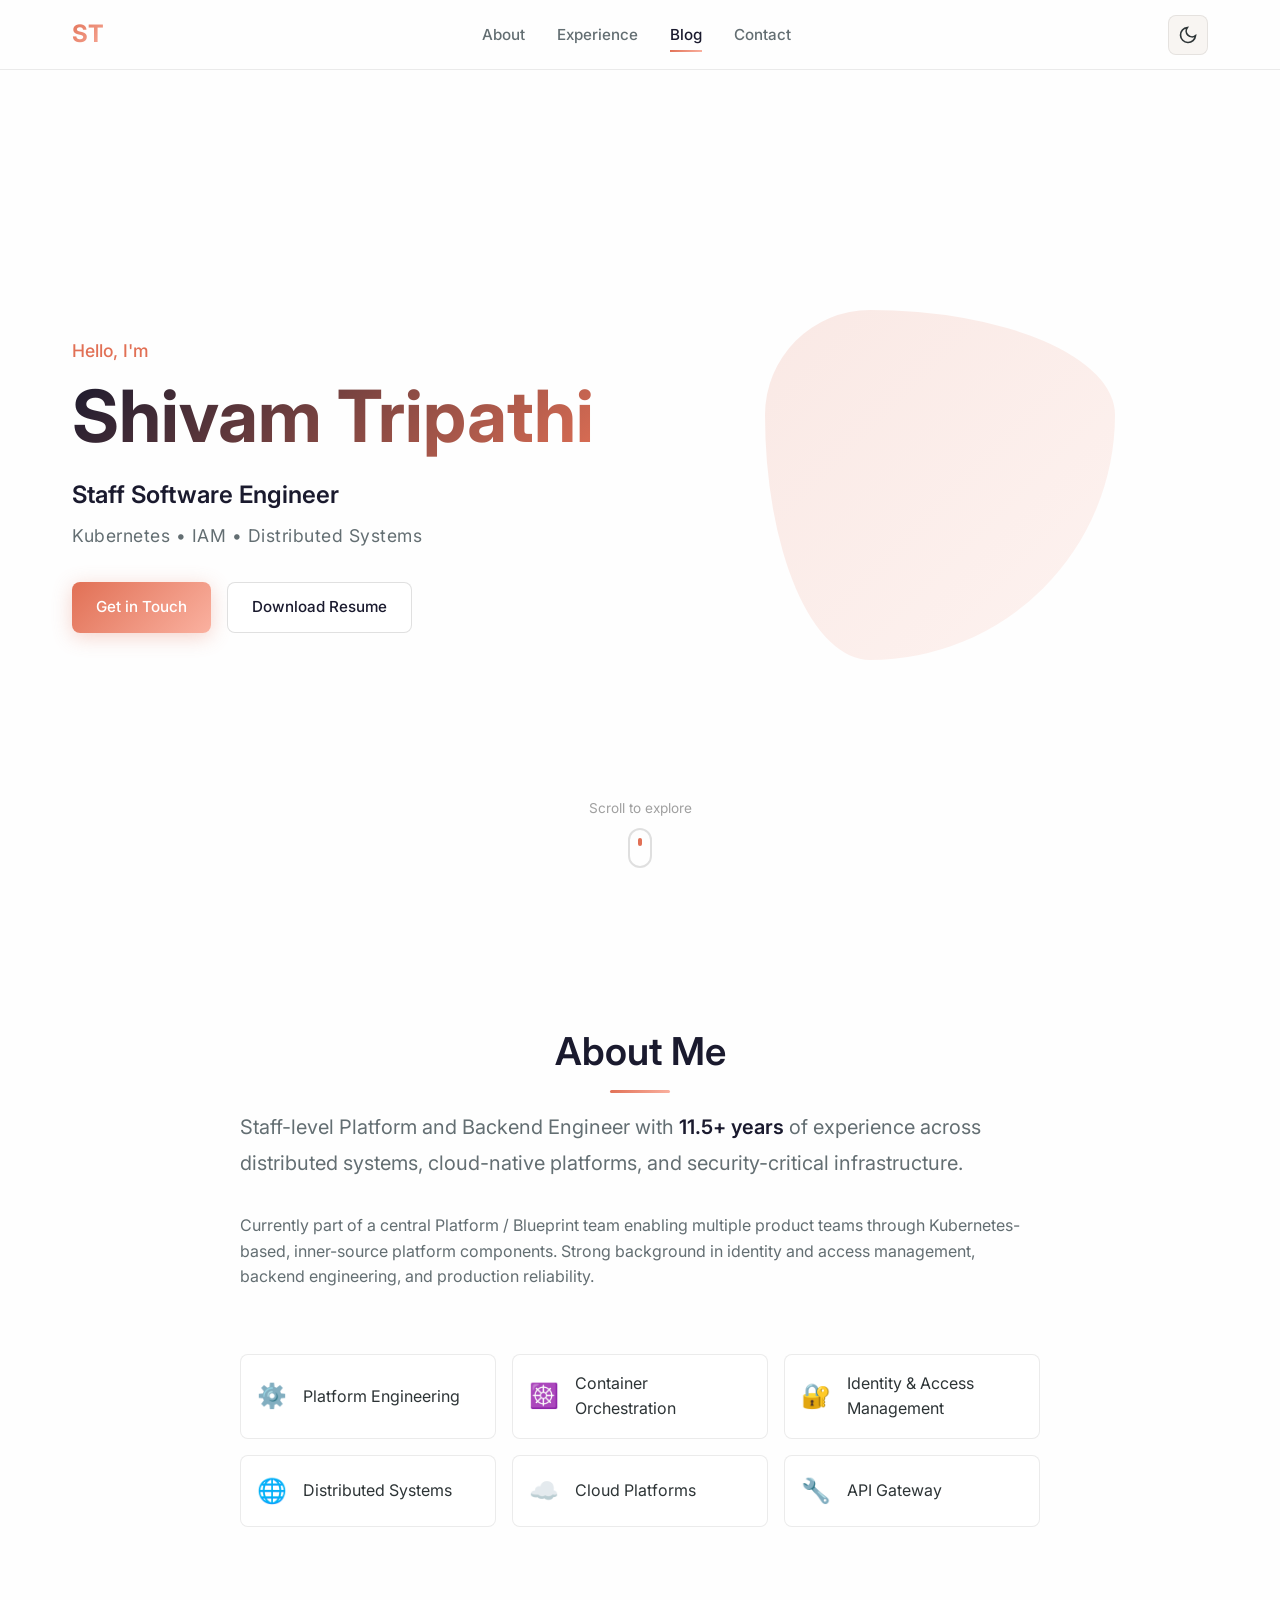
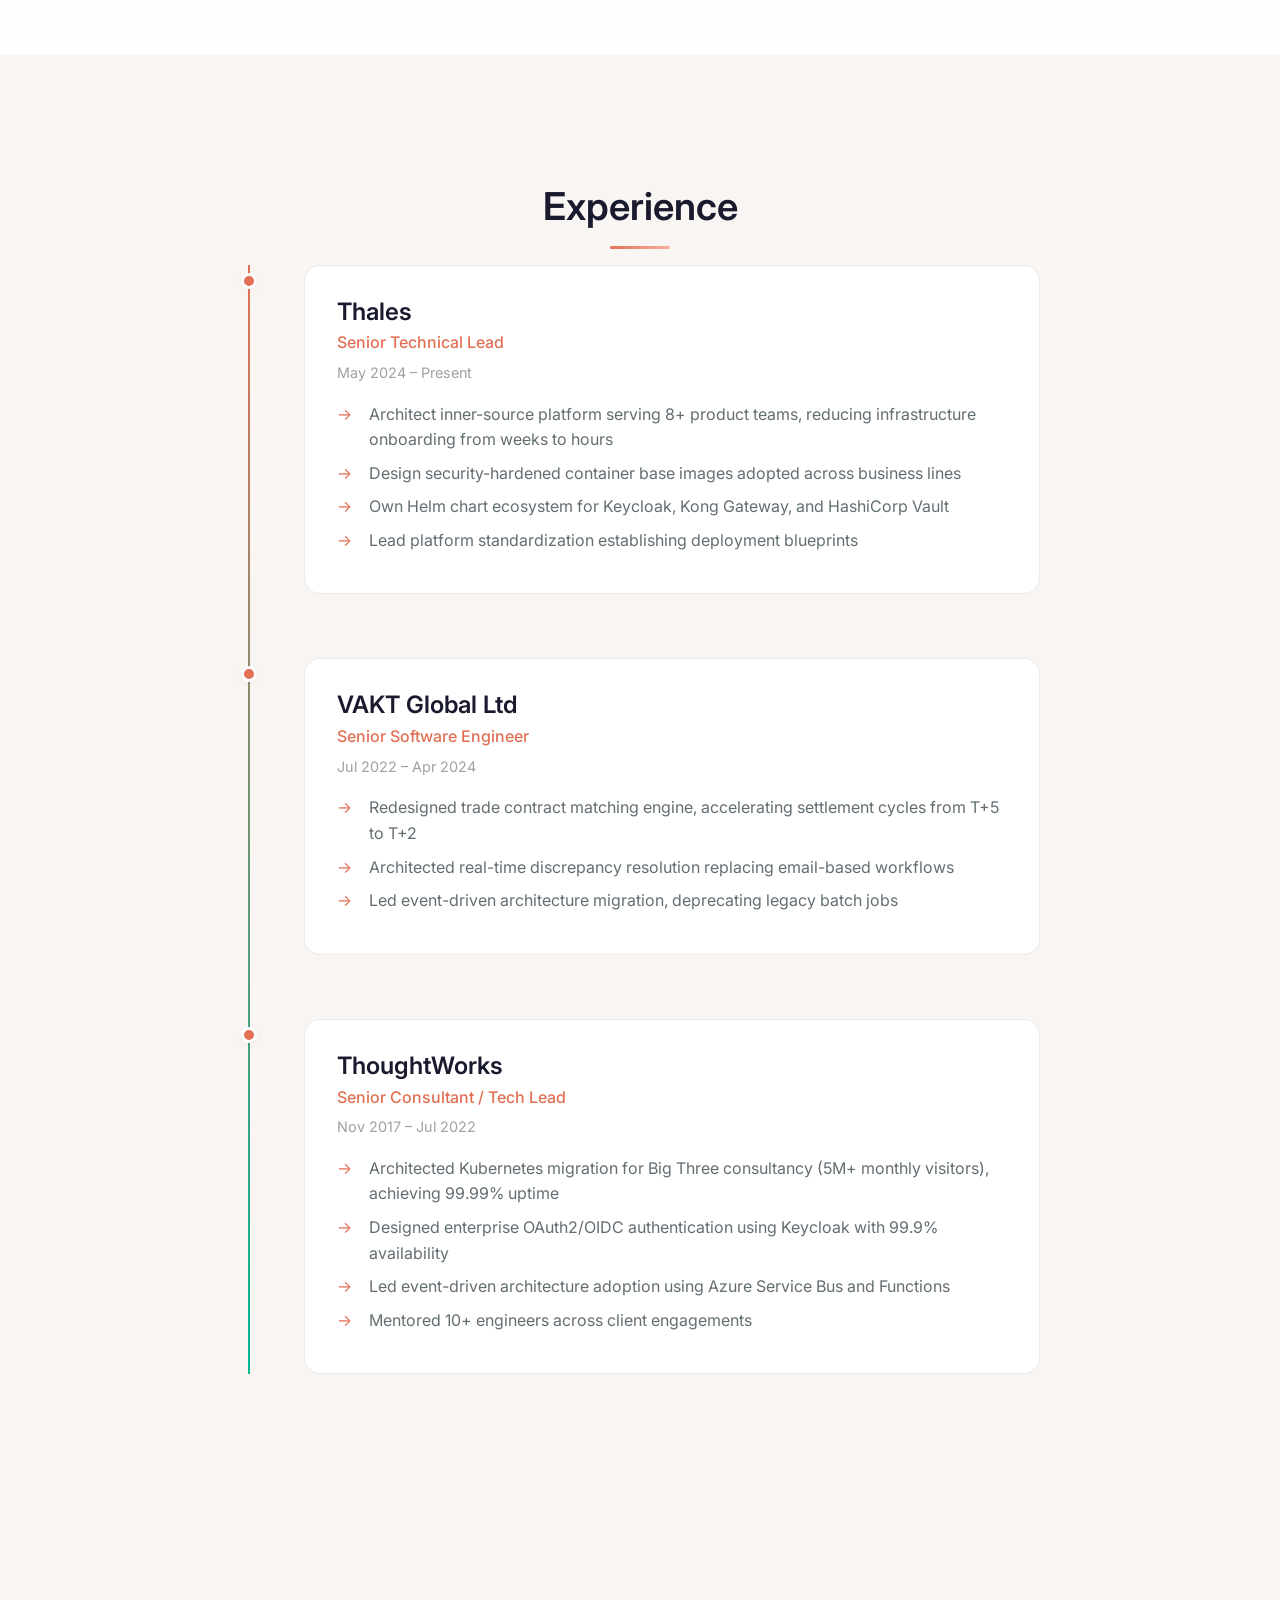
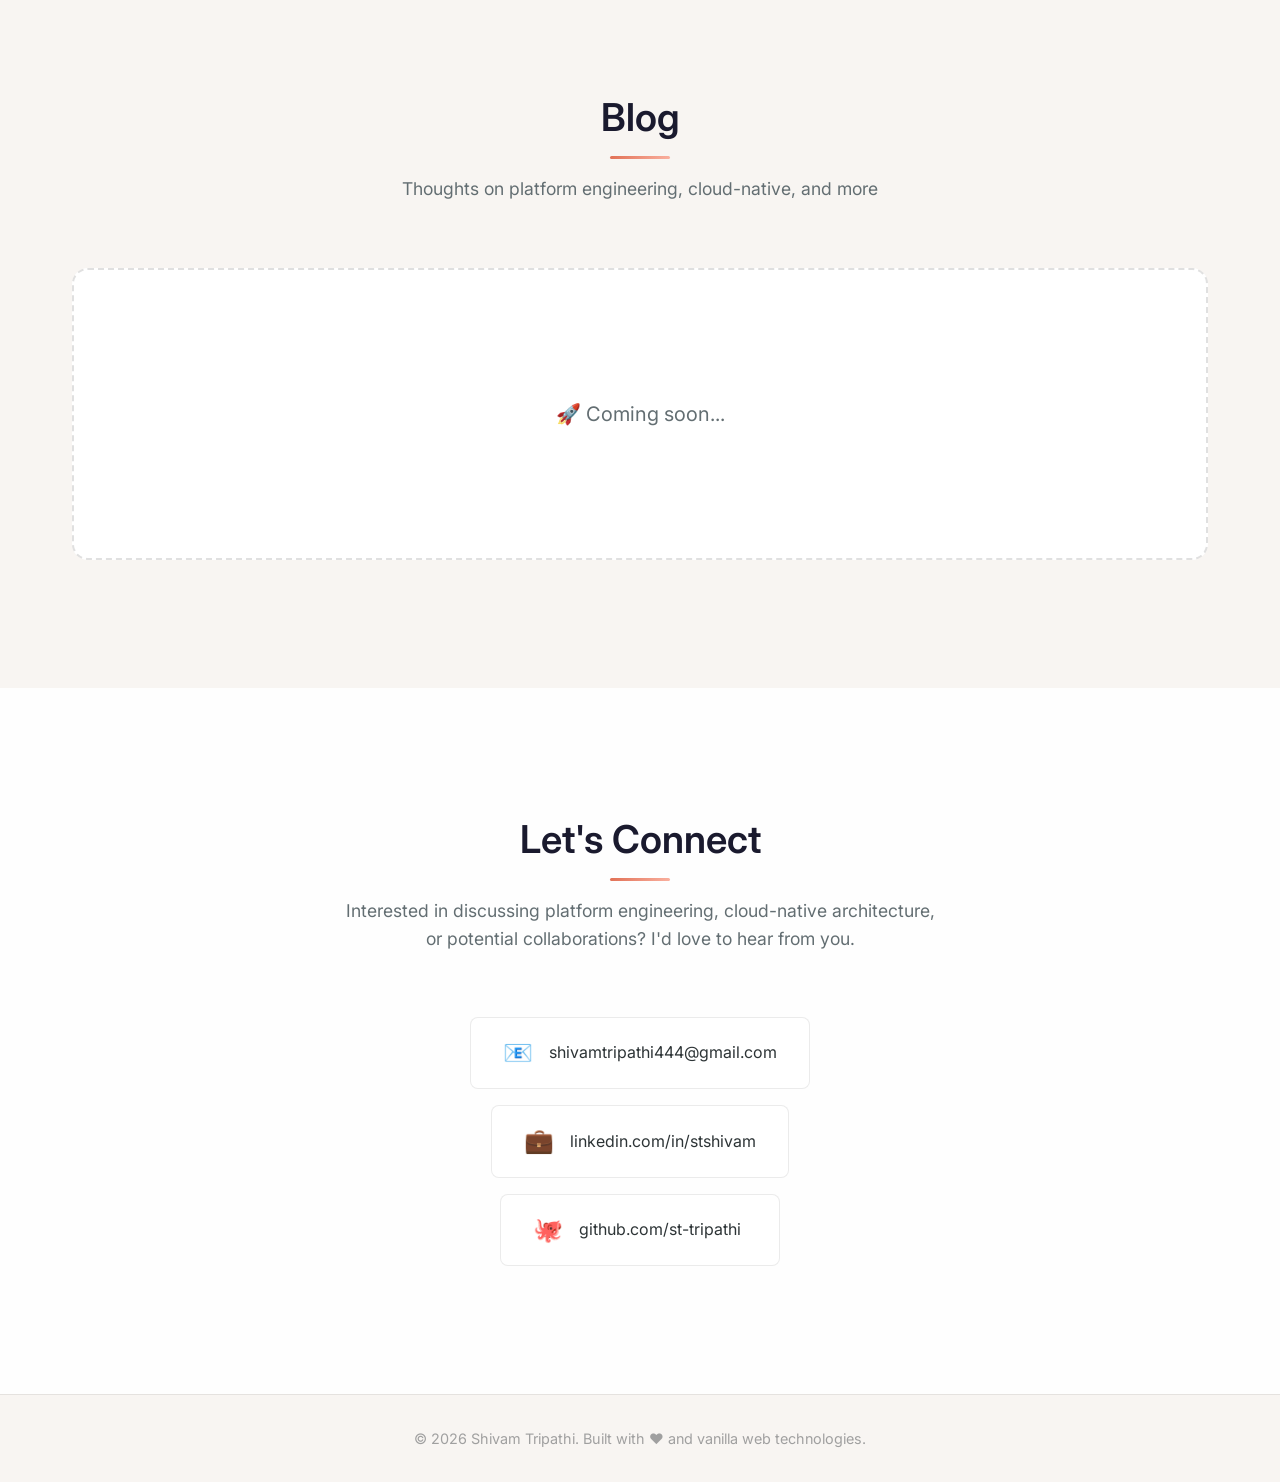
==== docs/index.html @ d7479187 "fix: resolve about section content duplication" ====
<!DOCTYPE html>
<html lang="en">

<head>
    <meta charset="UTF-8">
    <meta name="viewport" content="width=device-width, initial-scale=1.0">
    <meta name="description"
        content="Shivam Tripathi - Staff Software Engineer specializing in Kubernetes, IAM, and Distributed Systems">
    <meta name="keywords" content="Staff Software Engineer, Kubernetes, IAM, Distributed Systems, DevOps, Cloud Native">
    <meta name="author" content="Shivam Tripathi">

    <title>Shivam Tripathi | Staff Software Engineer</title>

    <!-- Fonts -->
    <link rel="preconnect" href="https://fonts.googleapis.com">
    <link rel="preconnect" href="https://fonts.gstatic.com" crossorigin>
    <link
        href="https://fonts.googleapis.com/css2?family=Inter:wght@300;400;500;600;700&family=JetBrains+Mono:wght@400;500&display=swap"
        rel="stylesheet">

    <!-- Styles -->
    <link rel="stylesheet" href="css/base.css">
    <link rel="stylesheet" href="css/themes.css">
    <link rel="stylesheet" href="css/layout.css">
    <link rel="stylesheet" href="css/components.css">
</head>

<body>
    <!-- Navigation -->
    <nav class="navbar" id="navbar">
        <div class="nav-container">
            <a href="#" class="nav-logo">ST</a>
            <ul class="nav-menu" id="nav-menu">
                <li><a href="#about" class="nav-link">About</a></li>
                <li><a href="#experience" class="nav-link">Experience</a></li>
                <li><a href="#blog" class="nav-link">Blog</a></li>
                <li><a href="#contact" class="nav-link">Contact</a></li>
            </ul>
            <div class="nav-actions">
                <button class="theme-toggle" id="theme-toggle" aria-label="Toggle theme">
                    <svg class="icon-sun" viewBox="0 0 24 24" fill="none" stroke="currentColor" stroke-width="2">
                        <circle cx="12" cy="12" r="5" />
                        <path
                            d="M12 1v2M12 21v2M4.22 4.22l1.42 1.42M18.36 18.36l1.42 1.42M1 12h2M21 12h2M4.22 19.78l1.42-1.42M18.36 5.64l1.42-1.42" />
                    </svg>
                    <svg class="icon-moon" viewBox="0 0 24 24" fill="none" stroke="currentColor" stroke-width="2">
                        <path d="M21 12.79A9 9 0 1 1 11.21 3 7 7 0 0 0 21 12.79z" />
                    </svg>
                </button>
                <button class="nav-toggle" id="nav-toggle" aria-label="Toggle menu">
                    <span></span>
                    <span></span>
                    <span></span>
                </button>
            </div>
        </div>
    </nav>

    <!-- Hero Section -->
    <header class="hero" id="hero">
        <div class="hero-container">
            <div class="hero-content">
                <p class="hero-greeting">Hello, I'm</p>
                <h1 class="hero-title">Shivam Tripathi</h1>
                <p class="hero-tagline">Staff Software Engineer</p>
                <p class="hero-subtitle">Kubernetes • IAM • Distributed Systems</p>
                <div class="hero-cta">
                    <a href="#contact" class="btn btn-primary">Get in Touch</a>
                    <a href="assets/resume.pdf" class="btn btn-secondary" download>Download Resume</a>
                </div>
            </div>
            <div class="hero-visual">
                <div class="hero-graphic"></div>
            </div>
        </div>
        <div class="hero-scroll">
            <span>Scroll to explore</span>
            <div class="scroll-indicator"></div>
        </div>
    </header>

    <!-- About Section -->
    <section class="section" id="about">
        <div class="container">
            <h2 class="section-title">About Me</h2>
            <div class="about-content">
                <div class="about-text">
                    <div class="about-bio">
                        <!-- Content loaded from config.json -->
                    </div>
                    <div class="skills-grid">
                        <div class="skill-item"
                            data-tooltip="Building internal platforms that enable developers to self-serve infrastructure and accelerate delivery."
                            data-tools="Kubernetes, Docker, Helm, GitOps">
                            <span class="skill-icon">⚙️</span>
                            <span>Platform Engineering</span>
                        </div>
                        <div class="skill-item"
                            data-tooltip="Container orchestration for deploying, scaling, and managing containerized applications at enterprise scale."
                            data-tools="Kubernetes, Docker, Helm">
                            <span class="skill-icon">☸️</span>
                            <span>Container Orchestration</span>
                        </div>
                        <div class="skill-item"
                            data-tooltip="Identity and Access Management - ensuring the right users have the right access to the right resources at the right time."
                            data-tools="Keycloak, OAuth2/OIDC, HashiCorp Vault">
                            <span class="skill-icon">🔐</span>
                            <span>Identity & Access Management</span>
                        </div>
                        <div class="skill-item"
                            data-tooltip="Designing systems that operate across multiple machines, handling failures gracefully and scaling horizontally."
                            data-tools="Event-Driven Architecture, DDD, Microservices">
                            <span class="skill-icon">🌐</span>
                            <span>Distributed Systems</span>
                        </div>
                        <div class="skill-item"
                            data-tooltip="Building and deploying applications on cloud platforms with managed services for compute, storage, and messaging."
                            data-tools="AWS, Azure (Functions, Service Bus)">
                            <span class="skill-icon">☁️</span>
                            <span>Cloud Platforms</span>
                        </div>
                        <div class="skill-item"
                            data-tooltip="API Gateway for traffic management, rate limiting, and security at the edge of your services."
                            data-tools="Kong Gateway">
                            <span class="skill-icon">🔧</span>
                            <span>API Gateway</span>
                        </div>
                    </div>
                </div>
            </div>
        </div>
    </section>

    <!-- Experience Section -->
    <section class="section section-alt" id="experience">
        <div class="container">
            <h2 class="section-title">Experience</h2>
            <div class="timeline">
                <div class="timeline-item">
                    <div class="timeline-marker"></div>
                    <div class="timeline-content">
                        <div class="timeline-header">
                            <h3>Thales</h3>
                            <span class="timeline-role">Senior Technical Lead</span>
                            <span class="timeline-date">May 2024 – Present</span>
                        </div>
                        <ul class="timeline-details">
                            <li>Architect inner-source platform serving 8+ product teams, reducing infrastructure
                                onboarding from weeks to hours</li>
                            <li>Design security-hardened container base images adopted across business lines</li>
                            <li>Own Helm chart ecosystem for Keycloak, Kong Gateway, and HashiCorp Vault</li>
                            <li>Lead platform standardization establishing deployment blueprints</li>
                        </ul>
                    </div>
                </div>
                <div class="timeline-item">
                    <div class="timeline-marker"></div>
                    <div class="timeline-content">
                        <div class="timeline-header">
                            <h3>VAKT Global Ltd</h3>
                            <span class="timeline-role">Senior Software Engineer</span>
                            <span class="timeline-date">Jul 2022 – Apr 2024</span>
                        </div>
                        <ul class="timeline-details">
                            <li>Redesigned trade contract matching engine, accelerating settlement cycles from T+5 to
                                T+2</li>
                            <li>Architected real-time discrepancy resolution replacing email-based workflows</li>
                            <li>Led event-driven architecture migration, deprecating legacy batch jobs</li>
                        </ul>
                    </div>
                </div>
                <div class="timeline-item">
                    <div class="timeline-marker"></div>
                    <div class="timeline-content">
                        <div class="timeline-header">
                            <h3>ThoughtWorks</h3>
                            <span class="timeline-role">Senior Consultant / Tech Lead</span>
                            <span class="timeline-date">Nov 2017 – Jul 2022</span>
                        </div>
                        <ul class="timeline-details">
                            <li>Architected Kubernetes migration for Big Three consultancy (5M+ monthly visitors),
                                achieving 99.99% uptime</li>
                            <li>Designed enterprise OAuth2/OIDC authentication using Keycloak with 99.9% availability
                            </li>
                            <li>Led event-driven architecture adoption using Azure Service Bus and Functions</li>
                            <li>Mentored 10+ engineers across client engagements</li>
                        </ul>
                    </div>
                </div>
            </div>
        </div>
    </section>


    <!-- Blog Section (Placeholder for Phase 2) -->
    <section class="section section-alt" id="blog">
        <div class="container">
            <h2 class="section-title">Blog</h2>
            <p class="section-subtitle">Thoughts on platform engineering, cloud-native, and more</p>
            <div class="blog-coming-soon">
                <p>🚀 Coming soon...</p>
            </div>
        </div>
    </section>

    <!-- Contact Section -->
    <section class="section" id="contact">
        <div class="container">
            <h2 class="section-title">Let's Connect</h2>
            <div class="contact-content">
                <p class="contact-intro">
                    Interested in discussing platform engineering, cloud-native architecture,
                    or potential collaborations? I'd love to hear from you.
                </p>
                <div class="contact-links">
                    <a href="mailto:shivamtripathi444@gmail.com" class="contact-link">
                        <span class="contact-icon">📧</span>
                        <span>shivamtripathi444@gmail.com</span>
                    </a>
                    <a href="https://linkedin.com/in/stshivam" target="_blank" rel="noopener" class="contact-link">
                        <span class="contact-icon">💼</span>
                        <span>LinkedIn</span>
                    </a>
                    <a href="https://github.com/st-tripathi" target="_blank" rel="noopener" class="contact-link">
                        <span class="contact-icon">🐙</span>
                        <span>GitHub</span>
                    </a>
                </div>
            </div>
        </div>
    </section>

    <!-- Footer -->
    <footer class="footer">
        <div class="container">
            <p>© 2026 Shivam Tripathi. Built with ❤️ and vanilla web technologies.</p>
        </div>
    </footer>

    <!-- Scripts -->
    <script src="js/theme.js"></script>
    <script src="js/navigation.js"></script>
    <script src="js/github.js"></script>
    <script src="js/main.js"></script>
    <script src="js/skills.js"></script>
    <script src="js/config-loader.js"></script>
</body>

</html>
---- docs/css/base.css ----
/* ==========================================================================
   Base Styles - Reset, Typography, CSS Variables
   ========================================================================== */

/* CSS Reset */
*, *::before, *::after {
    box-sizing: border-box;
    margin: 0;
    padding: 0;
}

html {
    scroll-behavior: smooth;
    font-size: 16px;
}

body {
    font-family: 'Inter', -apple-system, BlinkMacSystemFont, 'Segoe UI', Roboto, sans-serif;
    line-height: 1.6;
    color: var(--text-primary);
    background-color: var(--bg-primary);
    transition: background-color 0.3s ease, color 0.3s ease;
    overflow-x: hidden;
}

/* Typography Scale */
h1, h2, h3, h4, h5, h6 {
    font-weight: 600;
    line-height: 1.2;
    color: var(--text-heading);
}

h1 { font-size: clamp(2.5rem, 5vw, 4rem); }
h2 { font-size: clamp(1.75rem, 3vw, 2.5rem); }
h3 { font-size: clamp(1.25rem, 2vw, 1.5rem); }

p {
    margin-bottom: 1rem;
    color: var(--text-secondary);
}

a {
    color: var(--accent-primary);
    text-decoration: none;
    transition: color 0.2s ease;
}

a:hover {
    color: var(--accent-hover);
}

strong {
    font-weight: 600;
    color: var(--text-heading);
}

ul {
    list-style: none;
}

img {
    max-width: 100%;
    height: auto;
    display: block;
}

/* Code & Monospace */
code, pre, .mono {
    font-family: 'JetBrains Mono', 'Fira Code', monospace;
}

/* Selection */
::selection {
    background-color: var(--accent-primary);
    color: white;
}

/* Focus Styles */
:focus-visible {
    outline: 2px solid var(--accent-primary);
    outline-offset: 2px;
}

/* Reduced Motion */
@media (prefers-reduced-motion: reduce) {
    *, *::before, *::after {
        animation-duration: 0.01ms !important;
        animation-iteration-count: 1 !important;
        transition-duration: 0.01ms !important;
    }
    html {
        scroll-behavior: auto;
    }
}
---- docs/css/themes.css ----
/* ==========================================================================
   Theme System - Light & Creative (Default) + Dark Mode
   ========================================================================== */

:root {
    /* Light Theme (Default) - Creative & Warm */
    --bg-primary: #fefefe;
    --bg-secondary: #f8f5f2;
    --bg-tertiary: #f0ebe5;
    --bg-card: #ffffff;

    --text-primary: #2d3436;
    --text-secondary: #636e72;
    --text-heading: #1a1a2e;
    --text-muted: #a0a0a0;

    /* Creative accent - warm coral/terracotta */
    --accent-primary: #e17055;
    --accent-hover: #d35400;
    --accent-light: rgba(225, 112, 85, 0.1);
    --accent-gradient: linear-gradient(135deg, #e17055 0%, #fab1a0 100%);

    /* Secondary accent - teal for contrast */
    --accent-secondary: #00b894;
    --accent-secondary-light: rgba(0, 184, 148, 0.1);

    /* Borders & Shadows */
    --border-light: rgba(0, 0, 0, 0.08);
    --border-medium: rgba(0, 0, 0, 0.12);
    --shadow-sm: 0 2px 8px rgba(0, 0, 0, 0.04);
    --shadow-md: 0 4px 20px rgba(0, 0, 0, 0.08);
    --shadow-lg: 0 8px 40px rgba(0, 0, 0, 0.12);
    --shadow-accent: 0 4px 20px rgba(225, 112, 85, 0.3);

    /* Spacing */
    --space-xs: 0.25rem;
    --space-sm: 0.5rem;
    --space-md: 1rem;
    --space-lg: 2rem;
    --space-xl: 4rem;
    --space-2xl: 8rem;

    /* Border Radius */
    --radius-sm: 4px;
    --radius-md: 8px;
    --radius-lg: 16px;
    --radius-xl: 24px;
    --radius-full: 9999px;

    /* Transitions */
    --transition-fast: 0.15s ease;
    --transition-base: 0.3s ease;
    --transition-slow: 0.5s ease;

    /* Z-Index Scale */
    --z-base: 0;
    --z-dropdown: 100;
    --z-sticky: 200;
    --z-fixed: 300;
    --z-modal: 400;
    --z-tooltip: 500;
}

/* Dark Theme */
[data-theme="dark"] {
    --bg-primary: #0f0f1a;
    --bg-secondary: #1a1a2e;
    --bg-tertiary: #252540;
    --bg-card: #1e1e32;

    --text-primary: #e8e8e8;
    --text-secondary: #a0a0b0;
    --text-heading: #ffffff;
    --text-muted: #6c6c7c;

    --accent-primary: #ff7675;
    --accent-hover: #fab1a0;
    --accent-light: rgba(255, 118, 117, 0.15);
    --accent-gradient: linear-gradient(135deg, #ff7675 0%, #fab1a0 100%);

    --accent-secondary: #55efc4;
    --accent-secondary-light: rgba(85, 239, 196, 0.15);

    --border-light: rgba(255, 255, 255, 0.06);
    --border-medium: rgba(255, 255, 255, 0.1);
    --shadow-sm: 0 2px 8px rgba(0, 0, 0, 0.3);
    --shadow-md: 0 4px 20px rgba(0, 0, 0, 0.4);
    --shadow-lg: 0 8px 40px rgba(0, 0, 0, 0.5);
    --shadow-accent: 0 4px 20px rgba(255, 118, 117, 0.3);
}

/* Theme Toggle Icons */
.icon-sun,
.icon-moon {
    width: 20px;
    height: 20px;
    transition: opacity var(--transition-fast), transform var(--transition-base);
}

[data-theme="dark"] .icon-sun {
    opacity: 1;
}

[data-theme="dark"] .icon-moon {
    opacity: 0;
    position: absolute;
}

:root .icon-sun {
    opacity: 0;
    position: absolute;
}

:root .icon-moon {
    opacity: 1;
}
---- docs/css/layout.css ----
/* ==========================================================================
   Layout - Container, Grid, Flexbox Utilities
   ========================================================================== */

/* Container */
.container {
    width: 100%;
    max-width: 1200px;
    margin: 0 auto;
    padding: 0 var(--space-lg);
}

/* Section */
.section {
    padding: var(--space-2xl) 0;
}

.section-alt {
    background-color: var(--bg-secondary);
}

.section-title {
    text-align: center;
    margin-bottom: var(--space-md);
    position: relative;
}

.section-title::after {
    content: '';
    display: block;
    width: 60px;
    height: 3px;
    background: var(--accent-gradient);
    margin: var(--space-md) auto 0;
    border-radius: var(--radius-full);
}

.section-subtitle {
    text-align: center;
    color: var(--text-secondary);
    margin-bottom: var(--space-xl);
    font-size: 1.1rem;
}

/* Navbar */
.navbar {
    position: fixed;
    top: 0;
    left: 0;
    right: 0;
    height: 70px;
    background: rgba(254, 254, 254, 0.9);
    backdrop-filter: blur(10px);
    border-bottom: 1px solid var(--border-light);
    z-index: var(--z-fixed);
    transition: background-color var(--transition-base), box-shadow var(--transition-base);
}

[data-theme="dark"] .navbar {
    background: rgba(15, 15, 26, 0.9);
}

.navbar.scrolled {
    box-shadow: var(--shadow-md);
}

.nav-container {
    display: flex;
    align-items: center;
    justify-content: space-between;
    height: 100%;
    max-width: 1200px;
    margin: 0 auto;
    padding: 0 var(--space-lg);
}

.nav-logo {
    font-size: 1.5rem;
    font-weight: 700;
    color: var(--text-heading);
    background: var(--accent-gradient);
    -webkit-background-clip: text;
    -webkit-text-fill-color: transparent;
    background-clip: text;
}

.nav-menu {
    display: flex;
    gap: var(--space-lg);
}

.nav-link {
    color: var(--text-secondary);
    font-weight: 500;
    font-size: 0.95rem;
    position: relative;
    padding: var(--space-sm) 0;
}

.nav-link::after {
    content: '';
    position: absolute;
    bottom: 0;
    left: 0;
    width: 0;
    height: 2px;
    background: var(--accent-gradient);
    transition: width var(--transition-base);
}

.nav-link:hover,
.nav-link.active {
    color: var(--text-heading);
}

.nav-link:hover::after,
.nav-link.active::after {
    width: 100%;
}

.nav-actions {
    display: flex;
    align-items: center;
    gap: var(--space-md);
}

.nav-toggle {
    display: none;
    flex-direction: column;
    gap: 5px;
    background: none;
    border: none;
    cursor: pointer;
    padding: var(--space-sm);
}

.nav-toggle span {
    display: block;
    width: 24px;
    height: 2px;
    background: var(--text-primary);
    transition: transform var(--transition-base), opacity var(--transition-fast);
}

/* Hero */
.hero {
    min-height: 100vh;
    display: flex;
    flex-direction: column;
    justify-content: center;
    align-items: center;
    padding-top: 70px;
    position: relative;
    overflow: hidden;
}

.hero-container {
    display: grid;
    grid-template-columns: 1fr 1fr;
    gap: var(--space-xl);
    align-items: center;
    max-width: 1200px;
    padding: 0 var(--space-lg);
    width: 100%;
}

.hero-content {
    animation: fadeInUp 0.8s ease-out;
}

.hero-greeting {
    font-size: 1.1rem;
    color: var(--accent-primary);
    font-weight: 500;
    margin-bottom: var(--space-sm);
}

.hero-title {
    font-size: clamp(2.5rem, 6vw, 4.5rem);
    font-weight: 700;
    margin-bottom: var(--space-md);
    background: linear-gradient(135deg, var(--text-heading) 0%, var(--accent-primary) 100%);
    -webkit-background-clip: text;
    -webkit-text-fill-color: transparent;
    background-clip: text;
}

.hero-tagline {
    font-size: 1.5rem;
    color: var(--text-heading);
    font-weight: 600;
    margin-bottom: var(--space-sm);
}

.hero-subtitle {
    font-size: 1.1rem;
    color: var(--text-secondary);
    margin-bottom: var(--space-lg);
    letter-spacing: 0.5px;
}

.hero-cta {
    display: flex;
    gap: var(--space-md);
    flex-wrap: wrap;
}

.hero-visual {
    display: flex;
    justify-content: center;
    align-items: center;
    animation: fadeIn 1s ease-out 0.3s both;
}

.hero-graphic {
    width: 350px;
    height: 350px;
    background: var(--accent-gradient);
    border-radius: 30% 70% 70% 30% / 30% 30% 70% 70%;
    opacity: 0.15;
    animation: morphBlob 8s ease-in-out infinite;
}

.hero-scroll {
    position: absolute;
    bottom: var(--space-lg);
    display: flex;
    flex-direction: column;
    align-items: center;
    gap: var(--space-sm);
    color: var(--text-muted);
    font-size: 0.85rem;
    animation: fadeIn 1s ease-out 1s both;
}

.scroll-indicator {
    width: 24px;
    height: 40px;
    border: 2px solid var(--border-medium);
    border-radius: var(--radius-full);
    position: relative;
}

.scroll-indicator::before {
    content: '';
    position: absolute;
    top: 8px;
    left: 50%;
    transform: translateX(-50%);
    width: 4px;
    height: 8px;
    background: var(--accent-primary);
    border-radius: var(--radius-full);
    animation: scrollBounce 2s ease-in-out infinite;
}

/* Animations */
@keyframes fadeInUp {
    from {
        opacity: 0;
        transform: translateY(30px);
    }

    to {
        opacity: 1;
        transform: translateY(0);
    }
}

@keyframes fadeIn {
    from {
        opacity: 0;
    }

    to {
        opacity: 1;
    }
}

@keyframes morphBlob {

    0%,
    100% {
        border-radius: 30% 70% 70% 30% / 30% 30% 70% 70%;
    }

    50% {
        border-radius: 70% 30% 30% 70% / 70% 70% 30% 30%;
    }
}

@keyframes scrollBounce {

    0%,
    100% {
        transform: translateX(-50%) translateY(0);
    }

    50% {
        transform: translateX(-50%) translateY(12px);
    }
}

/* Responsive */
@media (max-width: 768px) {
    .nav-menu {
        position: fixed;
        top: 70px;
        left: 0;
        right: 0;
        background: var(--bg-primary);
        flex-direction: column;
        padding: var(--space-lg);
        gap: var(--space-md);
        border-bottom: 1px solid var(--border-light);
        transform: translateY(-100%);
        opacity: 0;
        visibility: hidden;
        transition: transform var(--transition-base), opacity var(--transition-base);
    }

    .nav-menu.active {
        transform: translateY(0);
        opacity: 1;
        visibility: visible;
    }

    .nav-toggle {
        display: flex;
    }

    .hero-container {
        grid-template-columns: 1fr;
        text-align: center;
    }

    .hero-cta {
        justify-content: center;
    }

    .hero-visual {
        display: none;
    }
}
---- docs/css/components.css ----
/* ==========================================================================
   Components - Buttons, Cards, Timeline, etc.
   ========================================================================== */

/* Buttons */
.btn {
    display: inline-flex;
    align-items: center;
    justify-content: center;
    gap: var(--space-sm);
    padding: 0.75rem 1.5rem;
    font-size: 0.95rem;
    font-weight: 500;
    border-radius: var(--radius-md);
    border: none;
    cursor: pointer;
    transition: all var(--transition-base);
    text-decoration: none;
}

.btn-primary {
    background: var(--accent-gradient);
    color: white;
    box-shadow: var(--shadow-accent);
}

.btn-primary:hover {
    transform: translateY(-2px);
    box-shadow: 0 6px 25px rgba(225, 112, 85, 0.4);
    color: white;
}

.btn-secondary {
    background: var(--bg-card);
    color: var(--text-heading);
    border: 1px solid var(--border-medium);
}

.btn-secondary:hover {
    background: var(--bg-secondary);
    border-color: var(--accent-primary);
    color: var(--accent-primary);
}

.btn-outline {
    background: transparent;
    color: var(--accent-primary);
    border: 2px solid var(--accent-primary);
}

.btn-outline:hover {
    background: var(--accent-light);
}

/* Theme Toggle */
.theme-toggle {
    display: flex;
    align-items: center;
    justify-content: center;
    width: 40px;
    height: 40px;
    background: var(--bg-secondary);
    border: 1px solid var(--border-light);
    border-radius: var(--radius-md);
    cursor: pointer;
    color: var(--text-primary);
    transition: all var(--transition-base);
    position: relative;
}

.theme-toggle:hover {
    background: var(--bg-tertiary);
    border-color: var(--accent-primary);
}

/* About Section */
.about-content {
    max-width: 800px;
    margin: 0 auto;
}

.about-intro {
    font-size: 1.25rem;
    line-height: 1.8;
    margin-bottom: var(--space-lg);
}

.skills-grid {
    display: grid;
    grid-template-columns: repeat(auto-fit, minmax(200px, 1fr));
    gap: var(--space-md);
    margin-top: var(--space-xl);
}

.skill-item {
    display: flex;
    align-items: center;
    gap: var(--space-md);
    padding: var(--space-md);
    background: var(--bg-card);
    border-radius: var(--radius-md);
    border: 1px solid var(--border-light);
    transition: all var(--transition-base);
}

.skill-item:hover {
    border-color: var(--accent-primary);
    box-shadow: var(--shadow-sm);
    transform: translateY(-2px);
}

.skill-icon {
    font-size: 1.5rem;
}

/* Skill Tooltip Modal */
.skill-item {
    cursor: pointer;
}

.skill-tooltip-overlay {
    position: fixed;
    top: 0;
    left: 0;
    width: 100%;
    height: 100%;
    background: rgba(0, 0, 0, 0.5);
    display: flex;
    align-items: center;
    justify-content: center;
    z-index: 1000;
    opacity: 0;
    visibility: hidden;
    transition: all 0.3s ease;
}

.skill-tooltip-overlay.active {
    opacity: 1;
    visibility: visible;
}

.skill-tooltip-modal {
    background: var(--bg-card);
    border: 1px solid var(--border-medium);
    border-radius: var(--radius-lg);
    padding: var(--space-xl);
    max-width: 500px;
    width: 90%;
    box-shadow: var(--shadow-lg);
    transform: translateY(20px);
    transition: transform 0.3s ease;
}

.skill-tooltip-overlay.active .skill-tooltip-modal {
    transform: translateY(0);
}

.skill-tooltip-header {
    display: flex;
    align-items: center;
    gap: var(--space-md);
    margin-bottom: var(--space-md);
    padding-bottom: var(--space-md);
    border-bottom: 1px solid var(--border-light);
}

.skill-tooltip-header h4 {
    margin: 0;
    color: var(--text-heading);
    font-size: 1.25rem;
}

.skill-tooltip-description {
    color: var(--text-secondary);
    line-height: 1.7;
    margin-bottom: var(--space-lg);
}

.skill-tooltip-tools {
    background: var(--bg-secondary);
    padding: var(--space-md);
    border-radius: var(--radius-md);
    margin-top: var(--space-sm);
}

.skill-tooltip-tools .tools-label {
    display: block;
    font-size: 0.85rem;
    color: var(--text-muted);
    margin-bottom: var(--space-xs);
}

.skill-tooltip-tools .tools-list {
    color: var(--accent-primary);
    font-weight: 500;
}

.skill-tooltip-close {
    position: absolute;
    top: var(--space-md);
    right: var(--space-md);
    background: none;
    border: none;
    font-size: 1.5rem;
    cursor: pointer;
    color: var(--text-muted);
    transition: color 0.2s;
}

.skill-tooltip-close:hover {
    color: var(--accent-primary);
}

.skill-tooltip-modal {
    position: relative;
}

/* Timeline */
.timeline {
    position: relative;
    max-width: 800px;
    margin: 0 auto;
    padding-left: var(--space-xl);
}

.timeline::before {
    content: '';
    position: absolute;
    left: 8px;
    top: 0;
    bottom: 0;
    width: 2px;
    background: linear-gradient(to bottom, var(--accent-primary), var(--accent-secondary));
}

.timeline-item {
    position: relative;
    margin-bottom: var(--space-xl);
}

.timeline-marker {
    position: absolute;
    left: calc(-1 * var(--space-xl) + 1px);
    top: 8px;
    width: 16px;
    height: 16px;
    background: var(--accent-primary);
    border-radius: 50%;
    border: 3px solid var(--bg-primary);
    box-shadow: var(--shadow-sm);
}

.timeline-content {
    background: var(--bg-card);
    padding: var(--space-lg);
    border-radius: var(--radius-lg);
    border: 1px solid var(--border-light);
    transition: all var(--transition-base);
}

.timeline-content:hover {
    box-shadow: var(--shadow-md);
    border-color: var(--accent-primary);
}

.timeline-header {
    margin-bottom: var(--space-md);
}

.timeline-header h3 {
    margin-bottom: var(--space-xs);
    color: var(--text-heading);
}

.timeline-role {
    display: block;
    color: var(--accent-primary);
    font-weight: 500;
    margin-bottom: var(--space-xs);
}

.timeline-date {
    font-size: 0.9rem;
    color: var(--text-muted);
}

.timeline-details {
    margin-top: var(--space-md);
}

.timeline-details li {
    position: relative;
    padding-left: var(--space-lg);
    margin-bottom: var(--space-sm);
    color: var(--text-secondary);
}

.timeline-details li::before {
    content: '→';
    position: absolute;
    left: 0;
    color: var(--accent-primary);
}

/* GitHub Cards */
.github-grid {
    display: grid;
    grid-template-columns: repeat(auto-fit, minmax(300px, 1fr));
    gap: var(--space-lg);
    margin-bottom: var(--space-xl);
}

.github-card {
    background: var(--bg-card);
    padding: var(--space-lg);
    border-radius: var(--radius-lg);
    border: 1px solid var(--border-light);
    transition: all var(--transition-base);
}

.github-card:hover {
    box-shadow: var(--shadow-md);
    border-color: var(--accent-primary);
    transform: translateY(-4px);
}

.github-card h4 {
    display: flex;
    align-items: center;
    gap: var(--space-sm);
    margin-bottom: var(--space-sm);
    color: var(--text-heading);
}

.github-card p {
    font-size: 0.95rem;
    margin-bottom: var(--space-md);
    min-height: 3rem;
}

.github-card-meta {
    display: flex;
    gap: var(--space-md);
    font-size: 0.85rem;
    color: var(--text-muted);
}

.github-card-meta span {
    display: flex;
    align-items: center;
    gap: var(--space-xs);
}

.github-cta {
    text-align: center;
}

/* Loading Skeleton */
.loading-skeleton {
    display: contents;
}

.skeleton-card {
    background: linear-gradient(90deg, var(--bg-secondary) 25%, var(--bg-tertiary) 50%, var(--bg-secondary) 75%);
    background-size: 200% 100%;
    animation: shimmer 1.5s infinite;
    border-radius: var(--radius-lg);
    height: 180px;
}

@keyframes shimmer {
    0% {
        background-position: 200% 0;
    }

    100% {
        background-position: -200% 0;
    }
}

/* Blog Coming Soon */
.blog-coming-soon {
    text-align: center;
    padding: var(--space-2xl);
    background: var(--bg-card);
    border-radius: var(--radius-lg);
    border: 2px dashed var(--border-medium);
}

.blog-coming-soon p {
    font-size: 1.25rem;
    color: var(--text-secondary);
    margin: 0;
}

/* Contact */
.contact-content {
    max-width: 600px;
    margin: 0 auto;
    text-align: center;
}

.contact-intro {
    font-size: 1.1rem;
    margin-bottom: var(--space-xl);
}

.contact-links {
    display: flex;
    flex-direction: column;
    gap: var(--space-md);
    align-items: center;
}

.contact-link {
    display: flex;
    align-items: center;
    gap: var(--space-md);
    padding: var(--space-md) var(--space-lg);
    background: var(--bg-card);
    border-radius: var(--radius-md);
    border: 1px solid var(--border-light);
    color: var(--text-primary);
    min-width: 280px;
    transition: all var(--transition-base);
}

.contact-link:hover {
    border-color: var(--accent-primary);
    box-shadow: var(--shadow-sm);
    color: var(--accent-primary);
}

.contact-icon {
    font-size: 1.5rem;
}

/* Footer */
.footer {
    padding: var(--space-lg) 0;
    text-align: center;
    border-top: 1px solid var(--border-light);
    background: var(--bg-secondary);
}

.footer p {
    color: var(--text-muted);
    font-size: 0.9rem;
    margin: 0;
}

/* Responsive Adjustments */
@media (max-width: 768px) {
    .section {
        padding: var(--space-xl) 0;
    }

    .skills-grid {
        grid-template-columns: 1fr 1fr;
    }

    .timeline {
        padding-left: var(--space-lg);
    }

    .timeline-marker {
        left: calc(-1 * var(--space-lg) + 1px);
    }

    .github-grid {
        grid-template-columns: 1fr;
    }
}
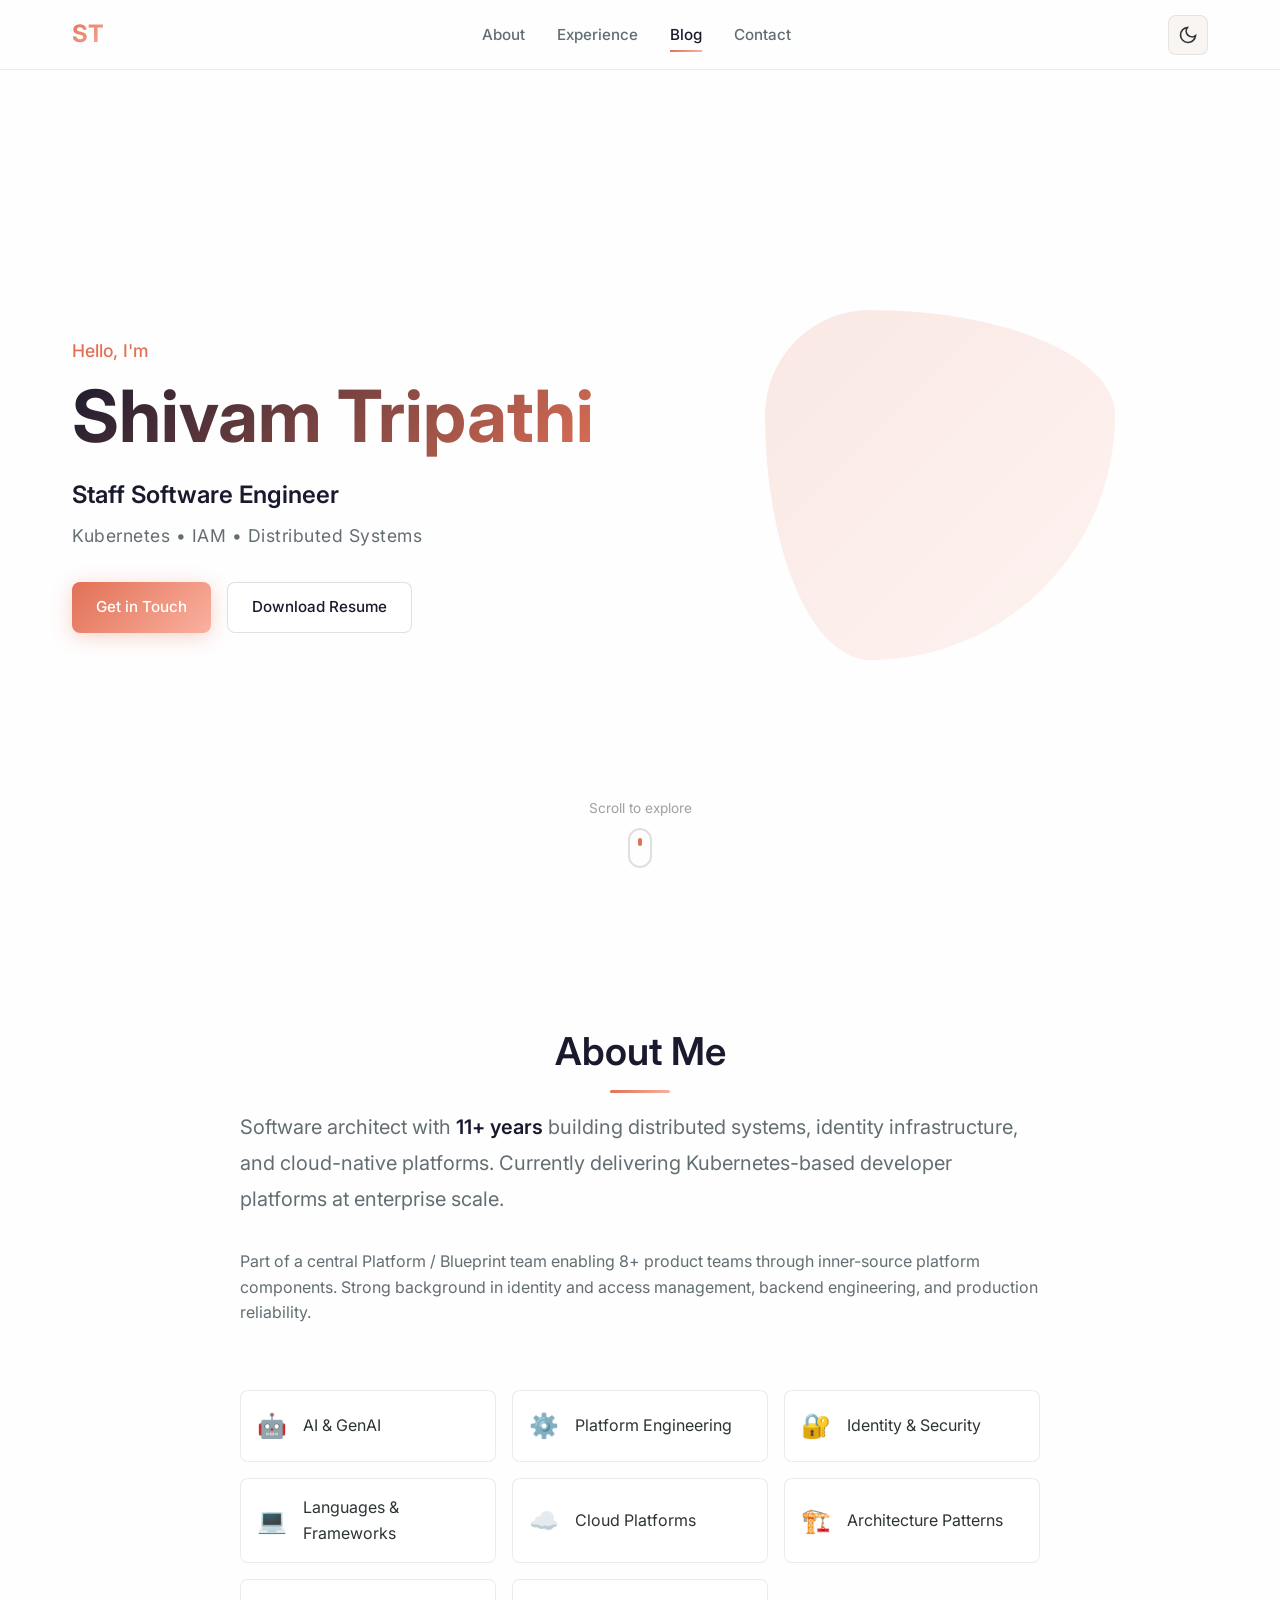
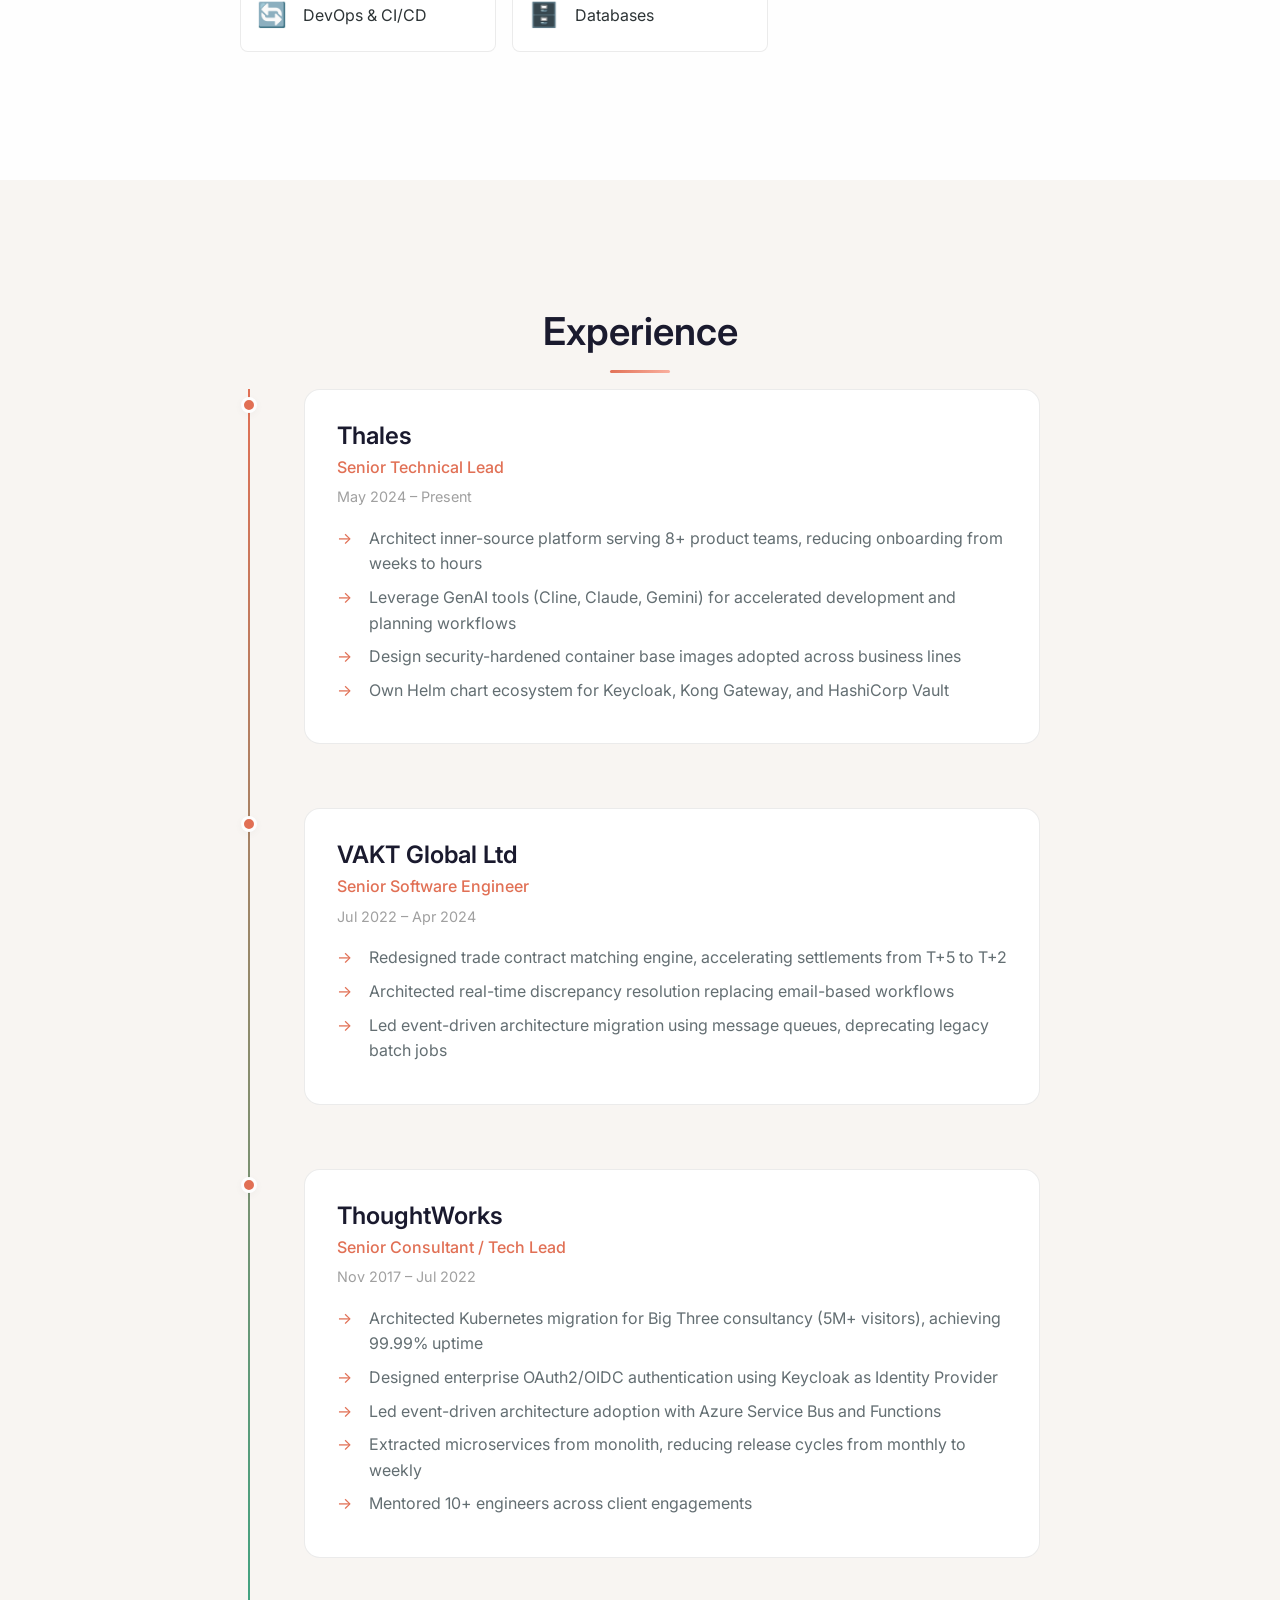
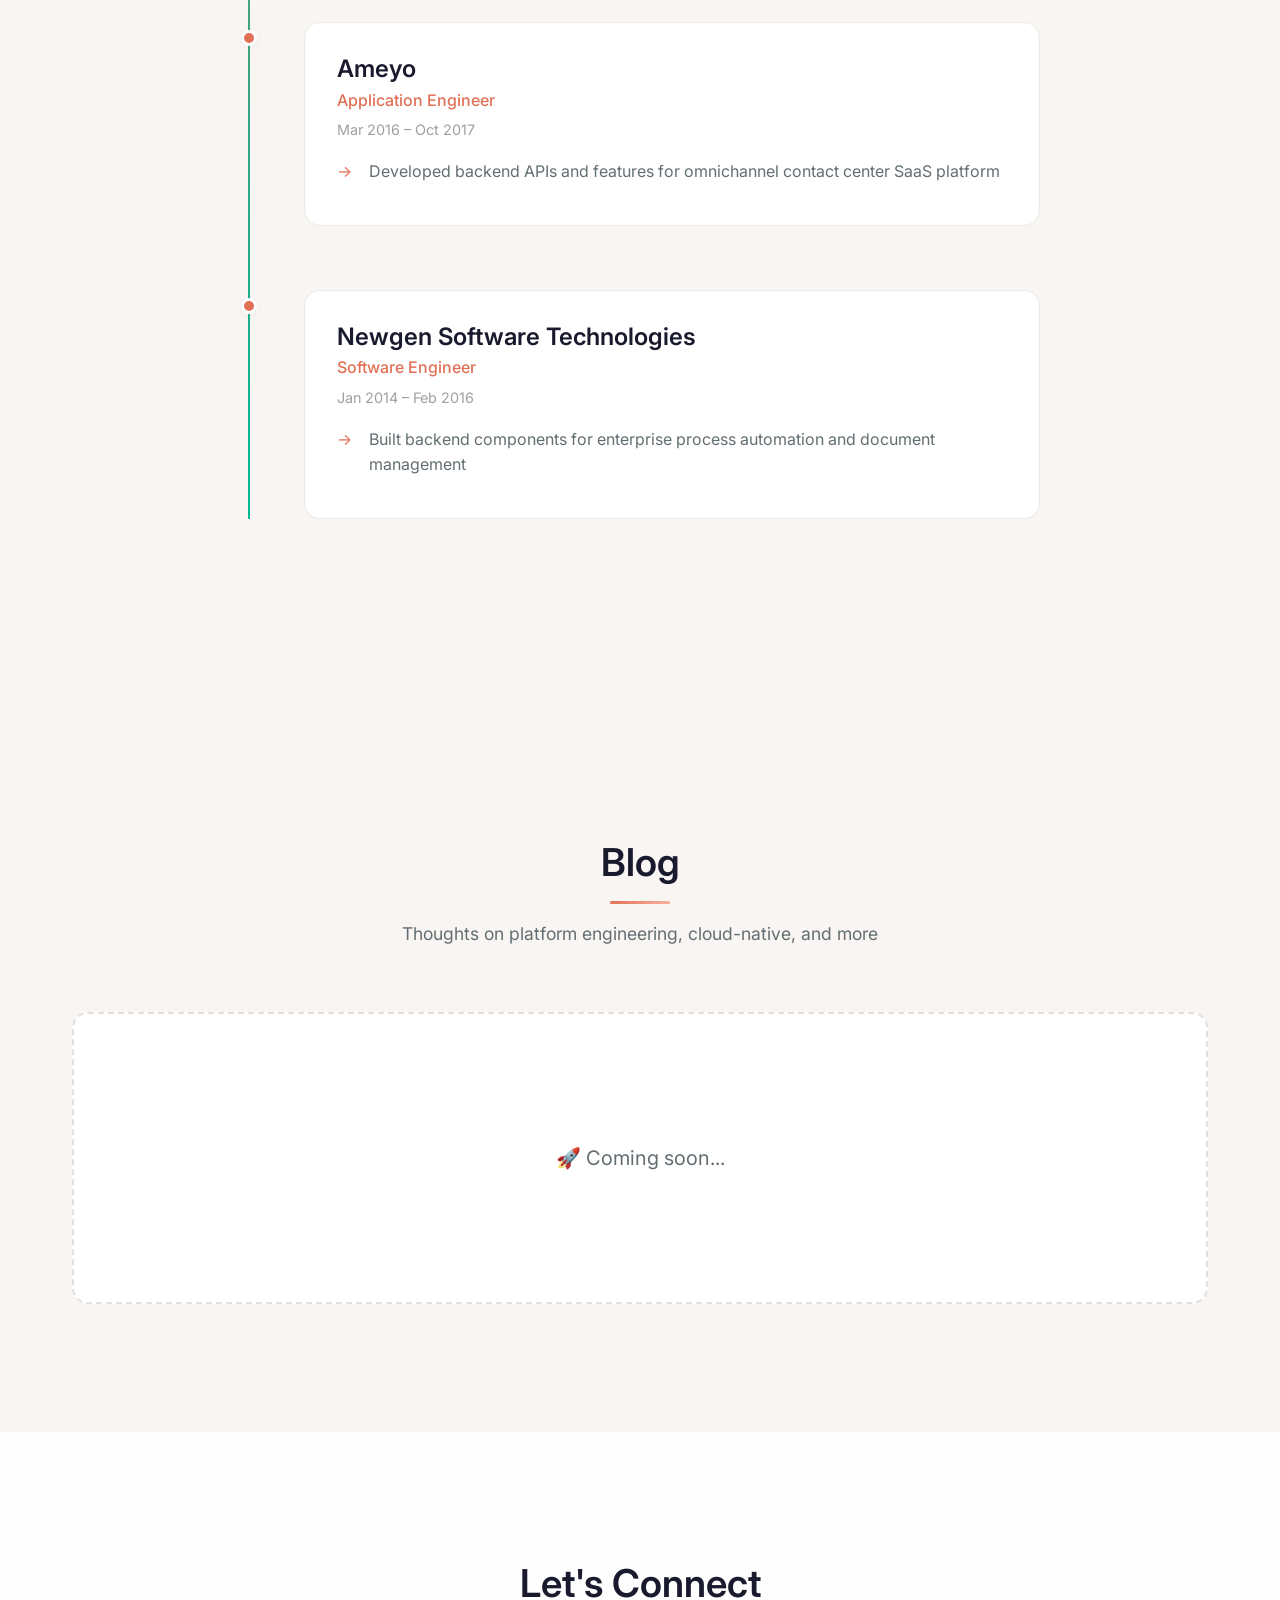
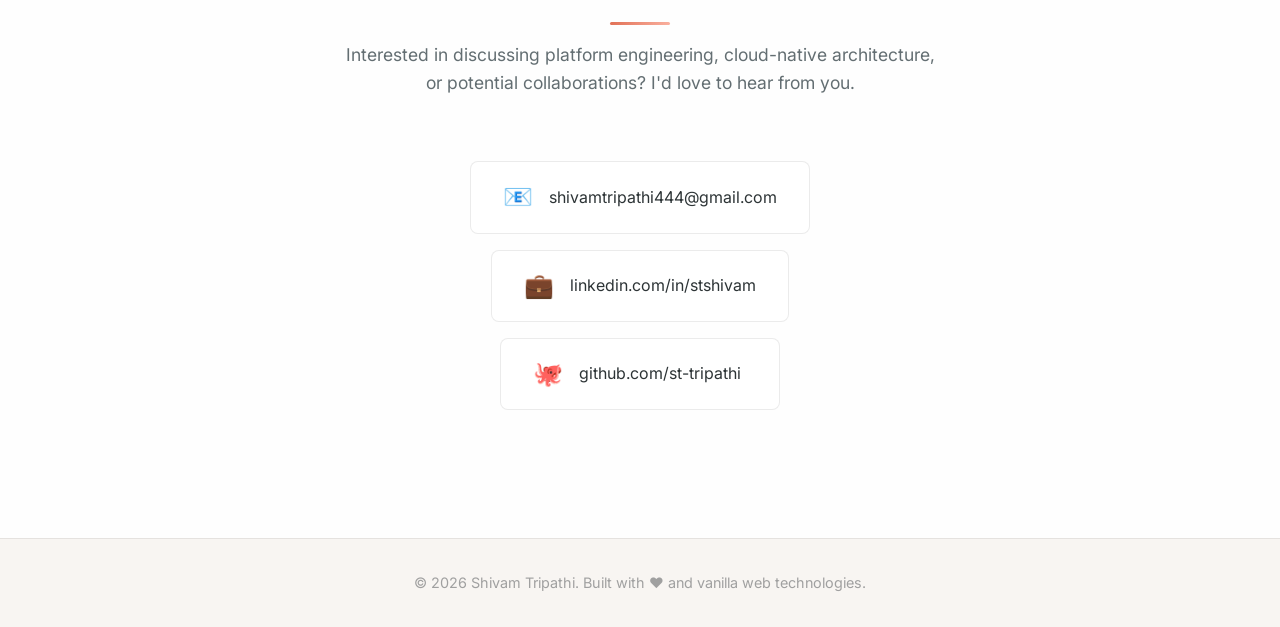
==== commit a066d613: "fix: resolve about section content duplication" ====
(no text change in the page or its own stylesheets)
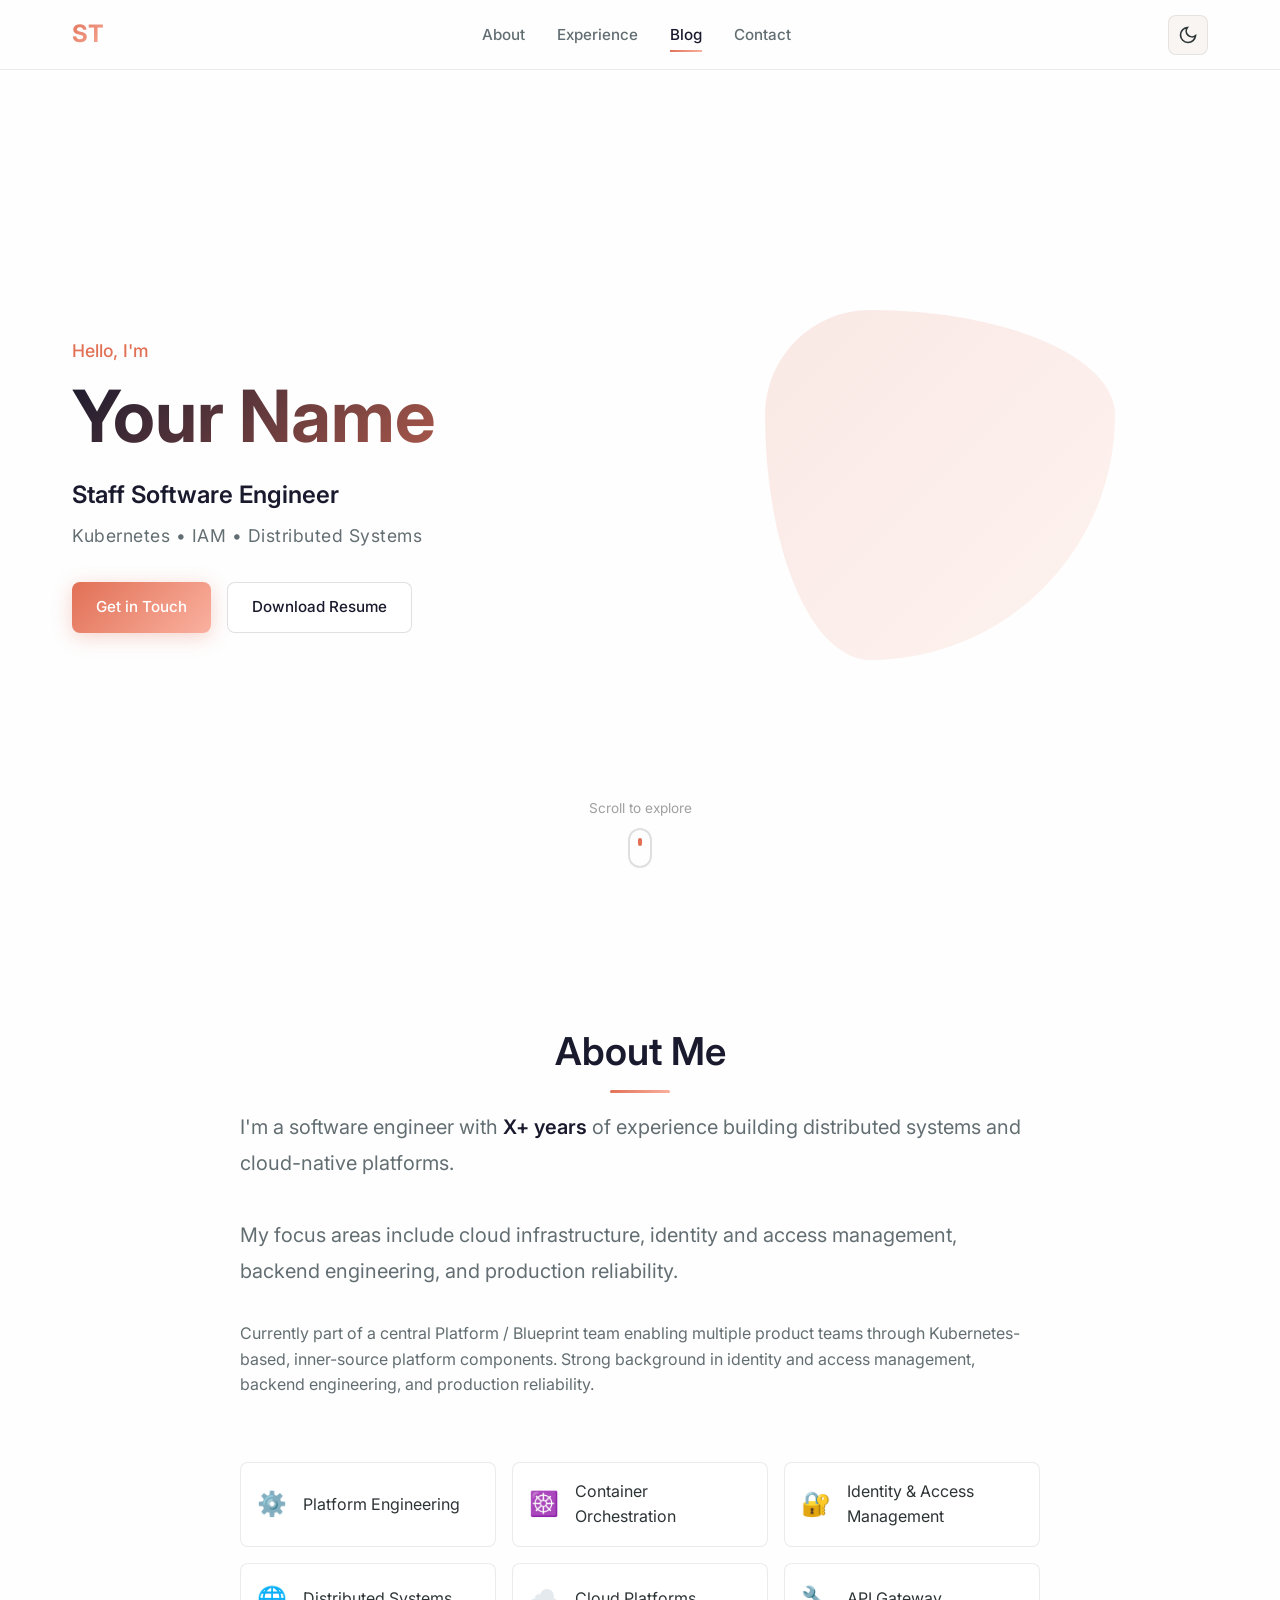
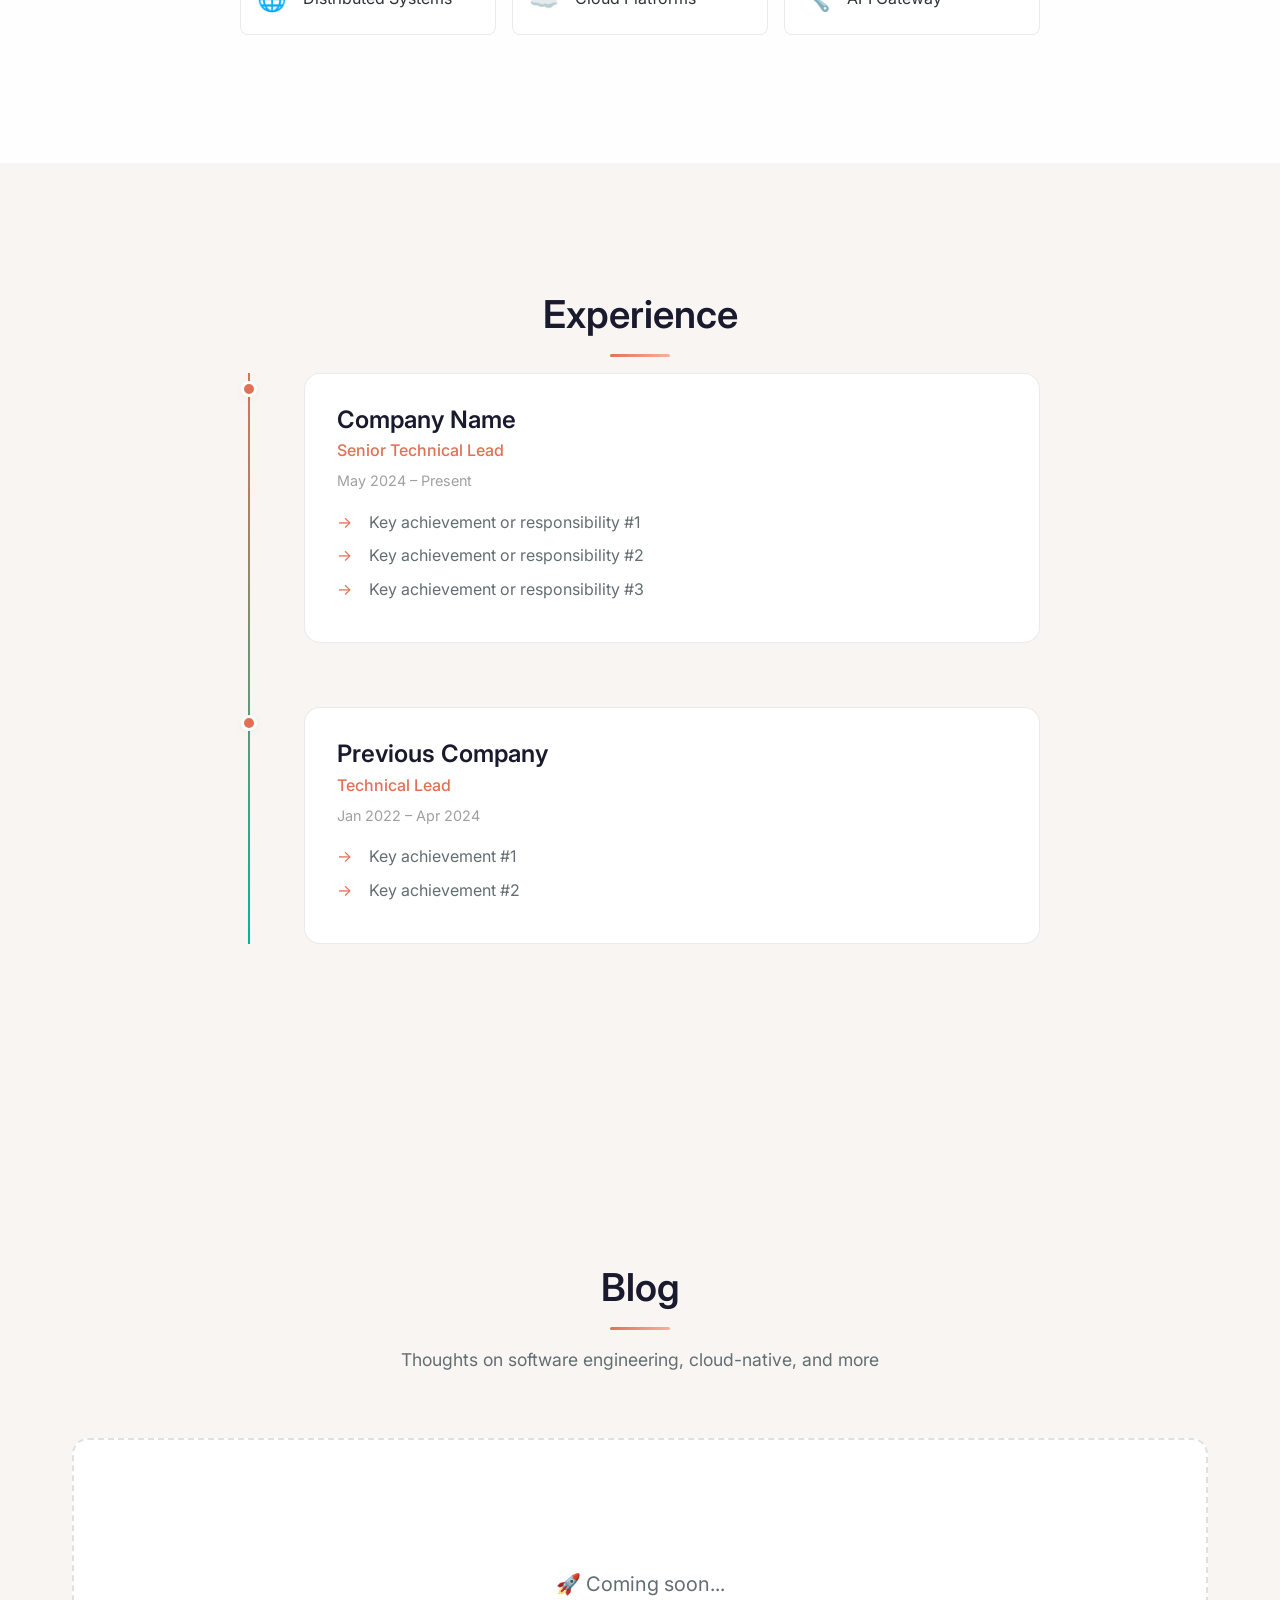
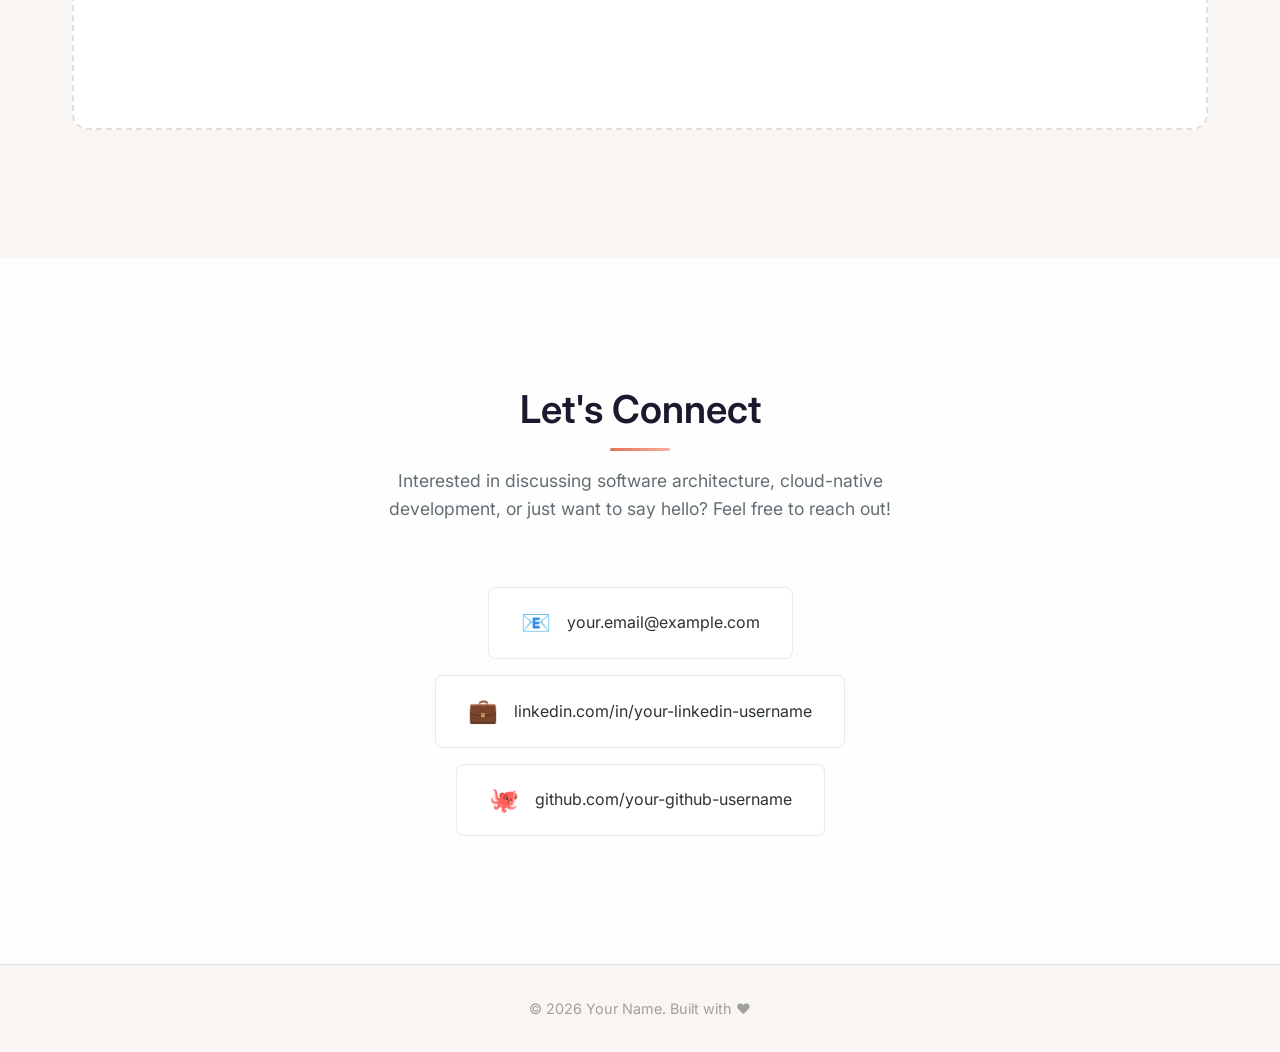
==== commit 1102425a: "feat: add reusable template with config-driven rendering - Add docs/config.json as template with pla" ====
--- a/docs/index.html
+++ b/docs/index.html
@@ -85,9 +85,15 @@
             <h2 class="section-title">About Me</h2>
             <div class="about-content">
                 <div class="about-text">
-                    <div class="about-bio">
-                        <!-- Content loaded from config.json -->
-                    </div>
+                    <p class="about-intro">
+                        Staff-level Platform and Backend Engineer with <strong>11.5+ years</strong> of experience
+                        across distributed systems, cloud-native platforms, and security-critical infrastructure.
+                    </p>
+                    <p>
+                        Currently part of a central Platform / Blueprint team enabling multiple product teams
+                        through Kubernetes-based, inner-source platform components. Strong background in identity
+                        and access management, backend engineering, and production reliability.
+                    </p>
                     <div class="skills-grid">
                         <div class="skill-item"
                             data-tooltip="Building internal platforms that enable developers to self-serve infrastructure and accelerate delivery."
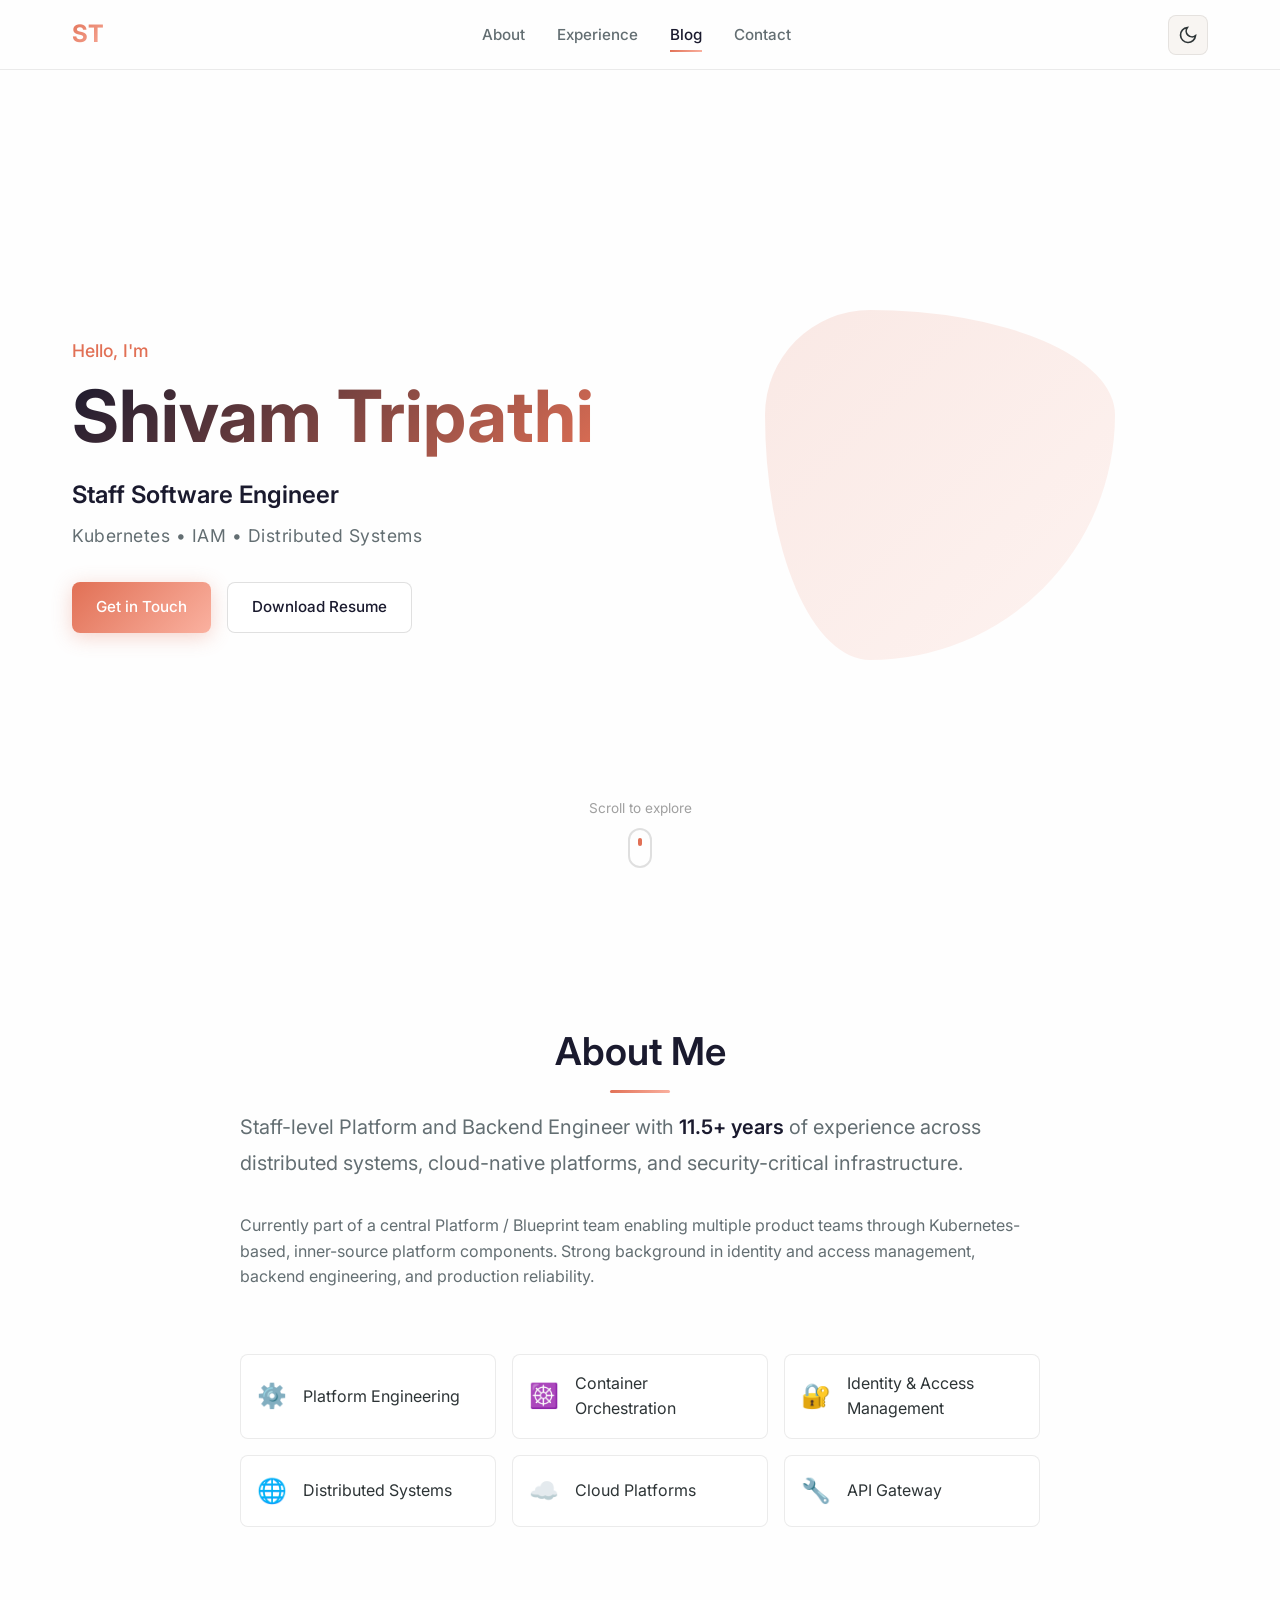
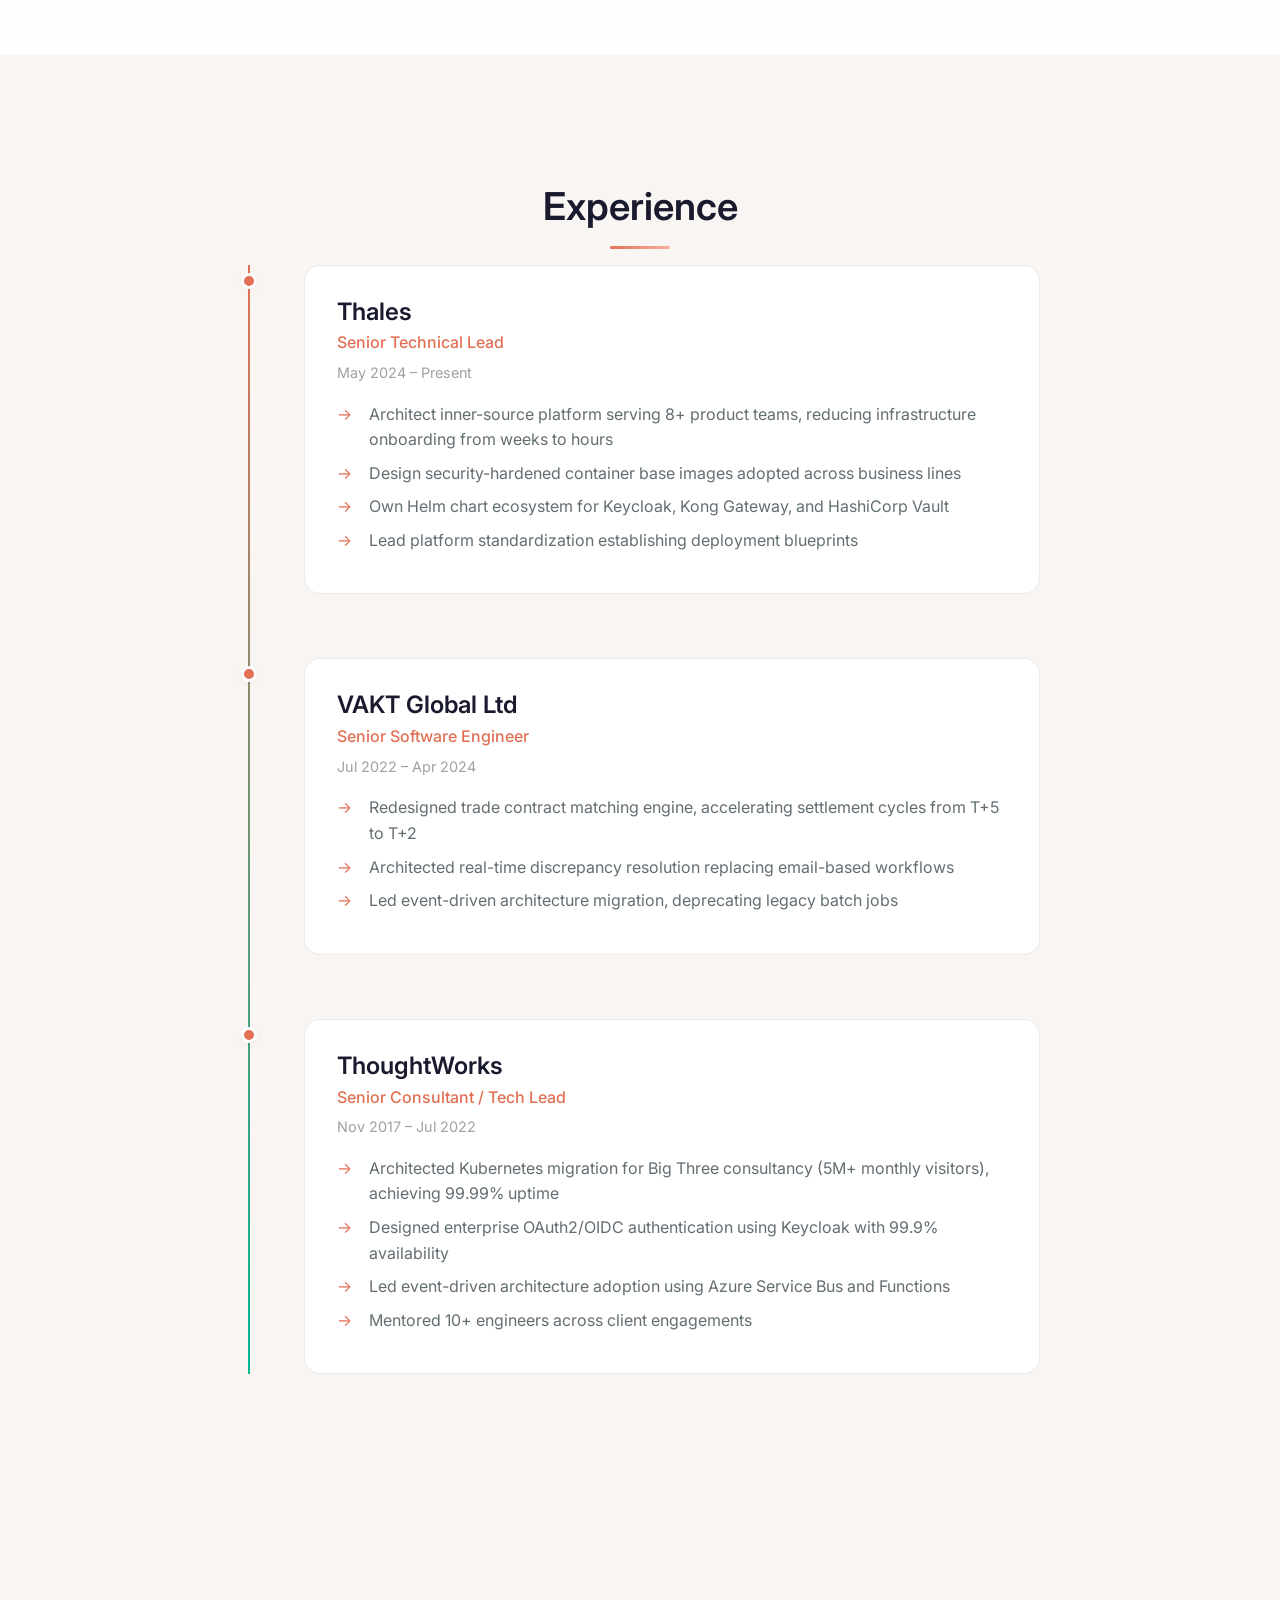
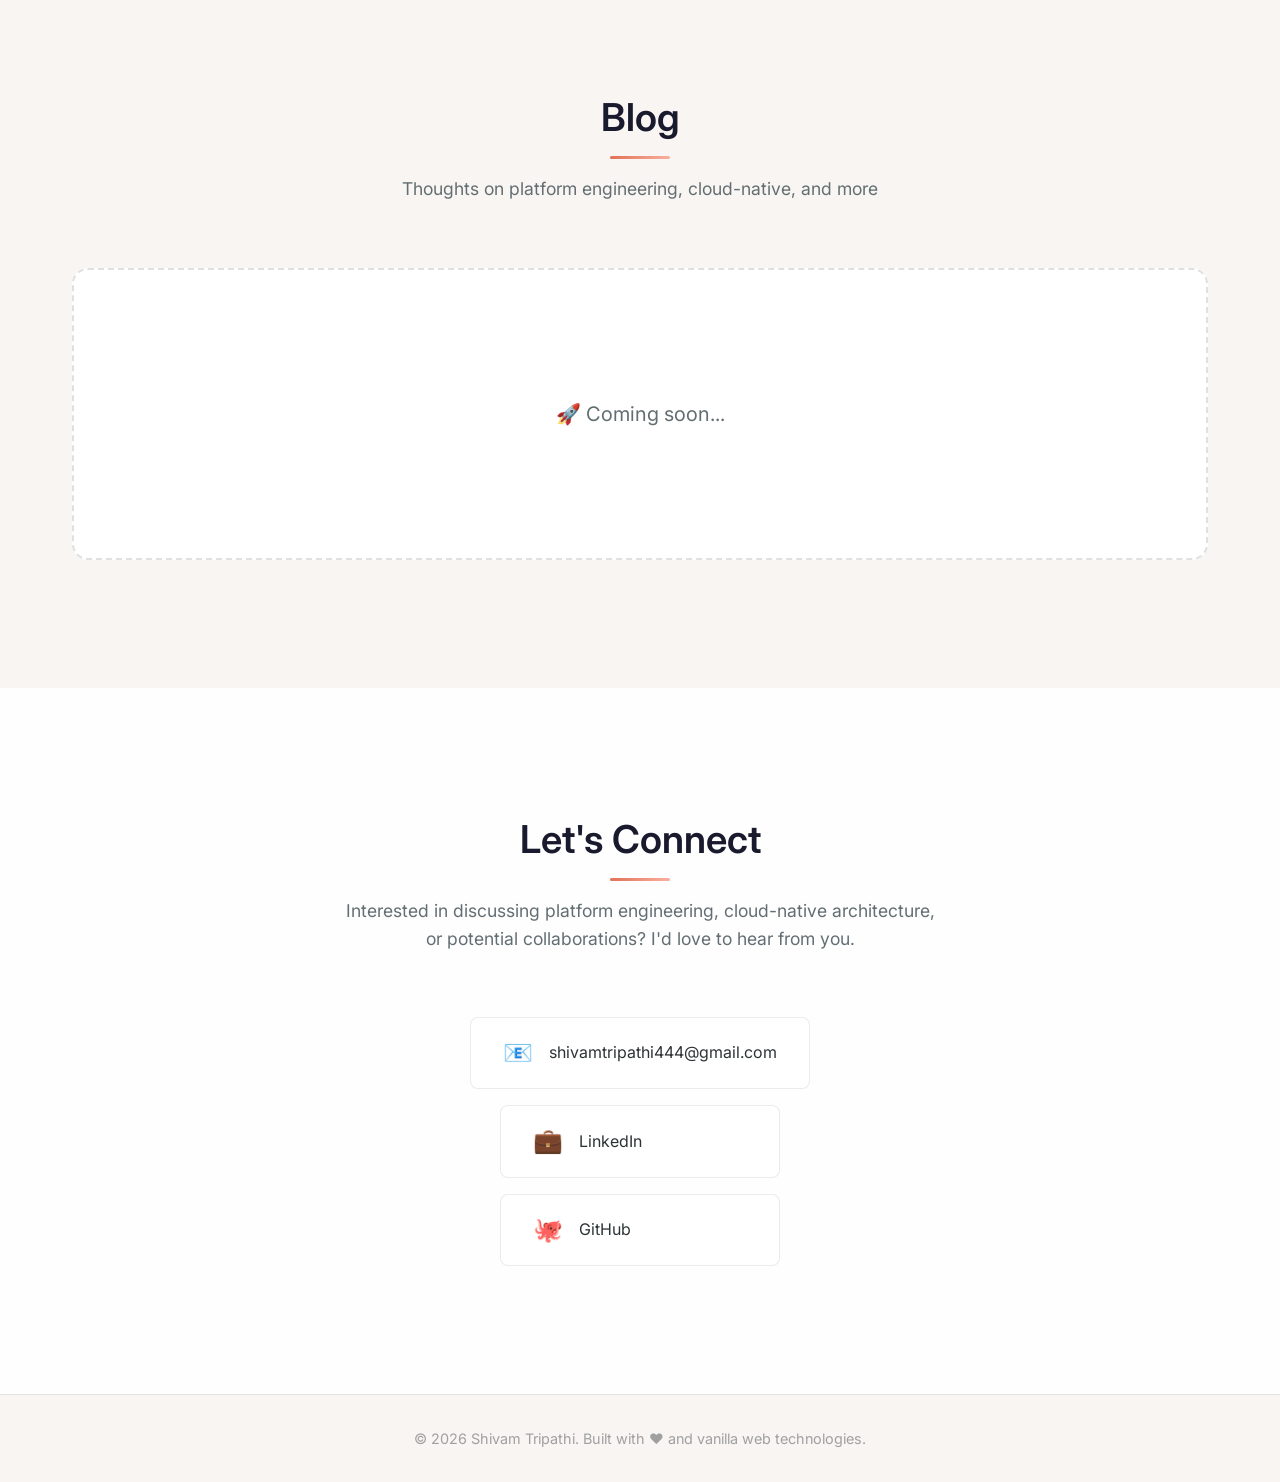
==== commit d9a2d466: "fix: update branding to Staff Software Engineer, correct Thales title" ====
--- a/docs/index.html
+++ b/docs/index.html
@@ -249,7 +249,6 @@
     <script src="js/github.js"></script>
     <script src="js/main.js"></script>
     <script src="js/skills.js"></script>
-    <script src="js/config-loader.js"></script>
 </body>
 
 </html>
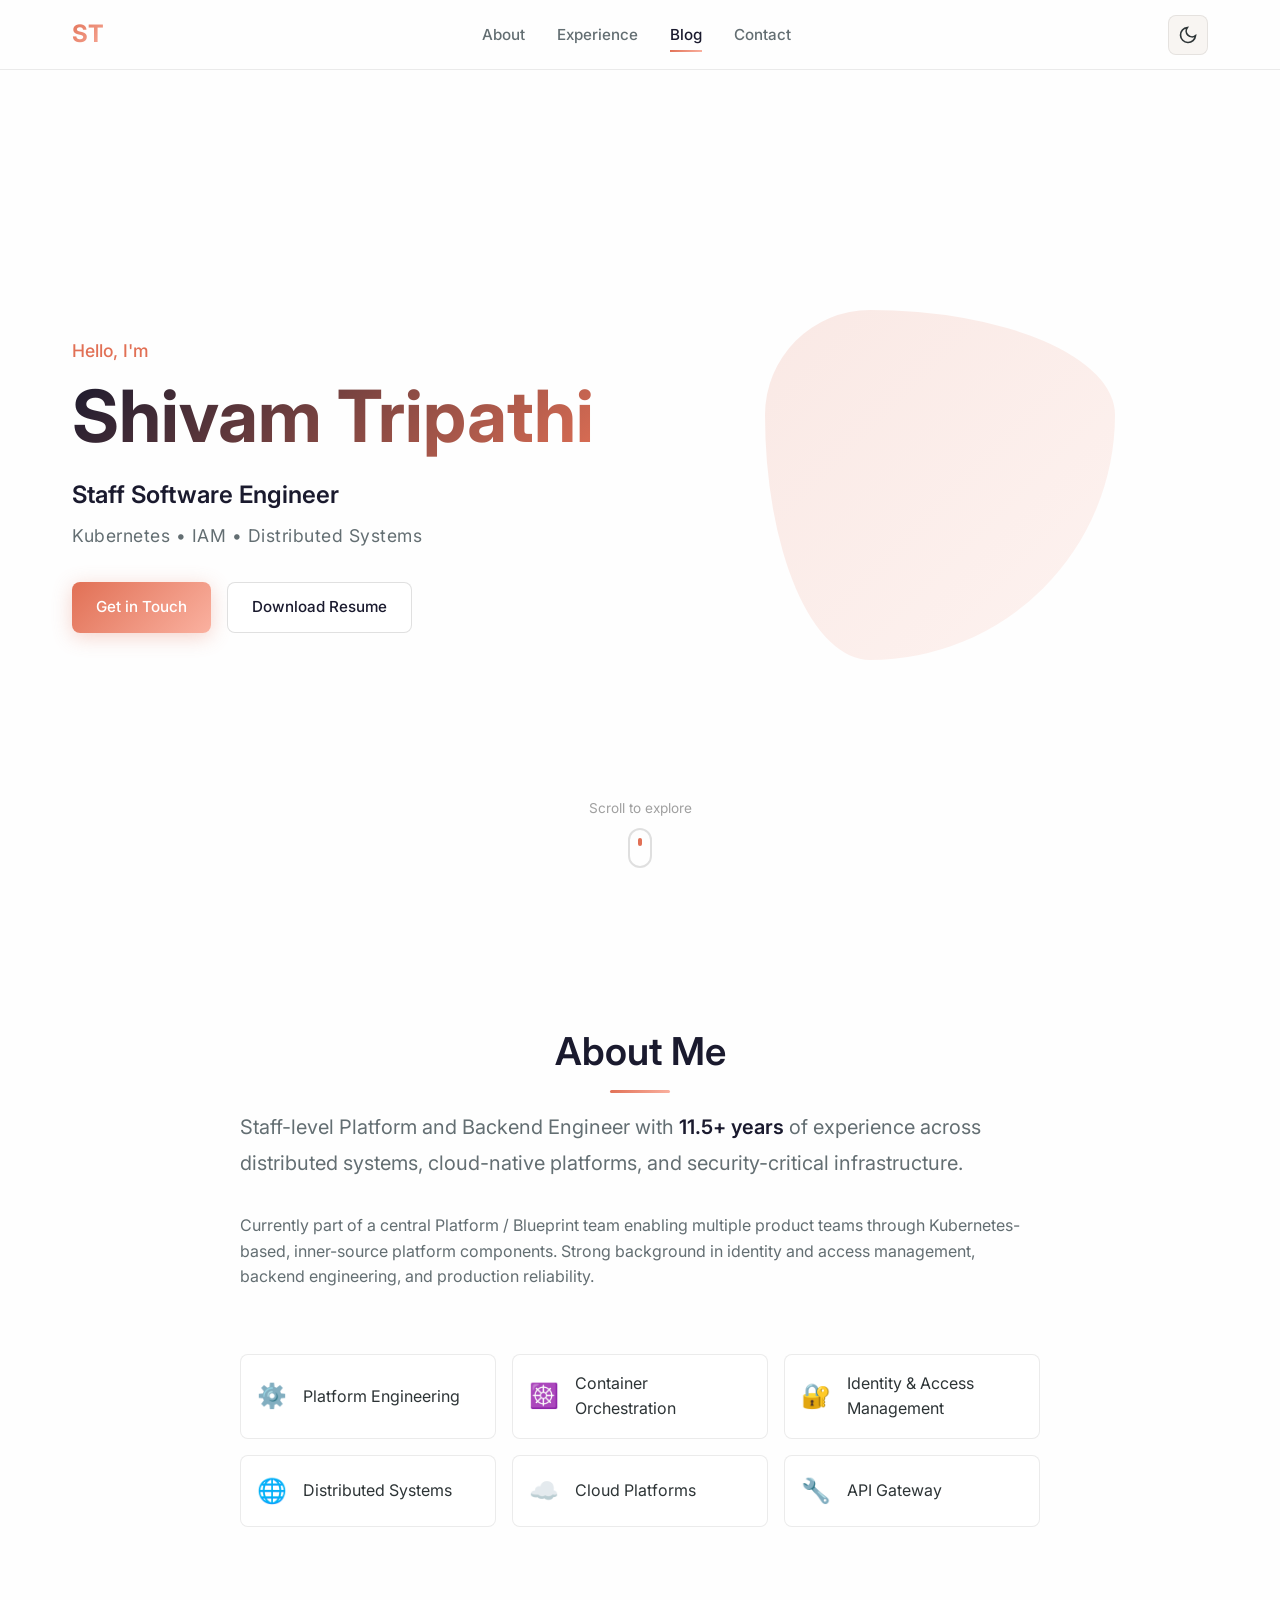
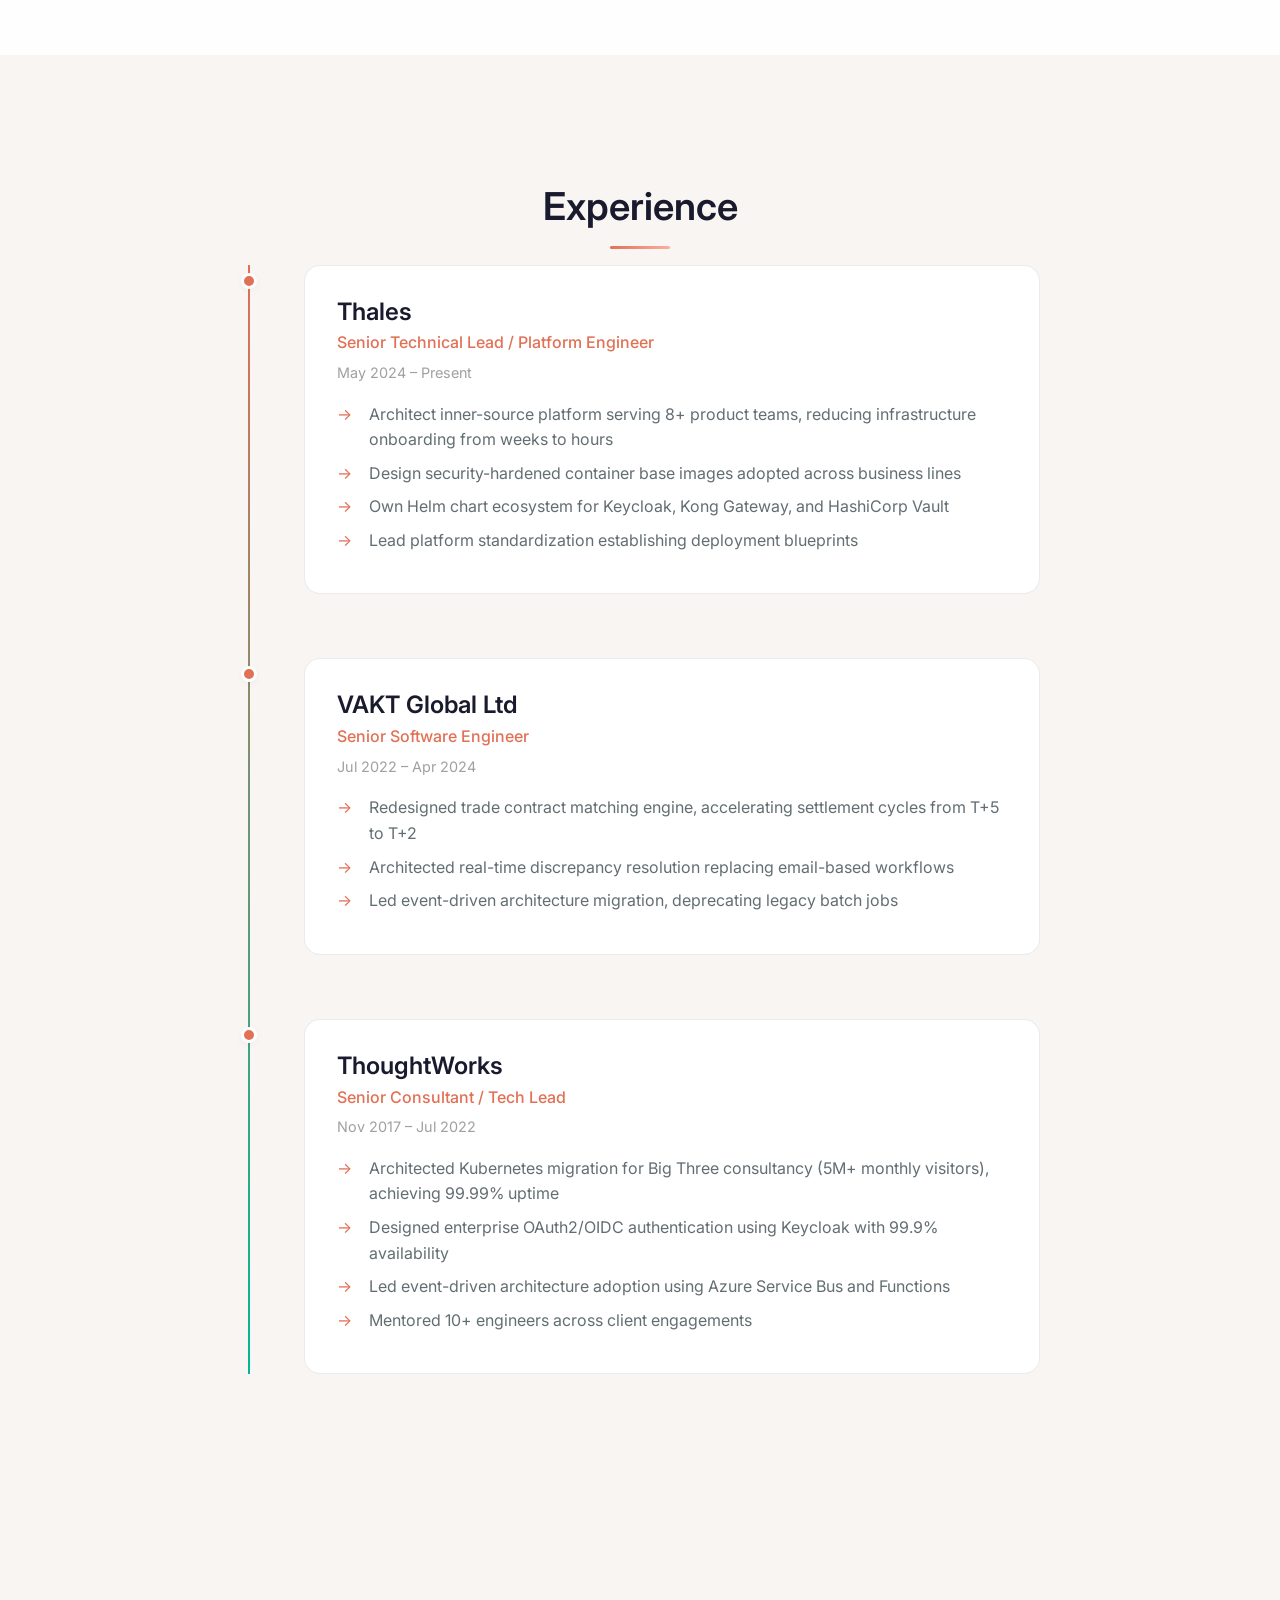
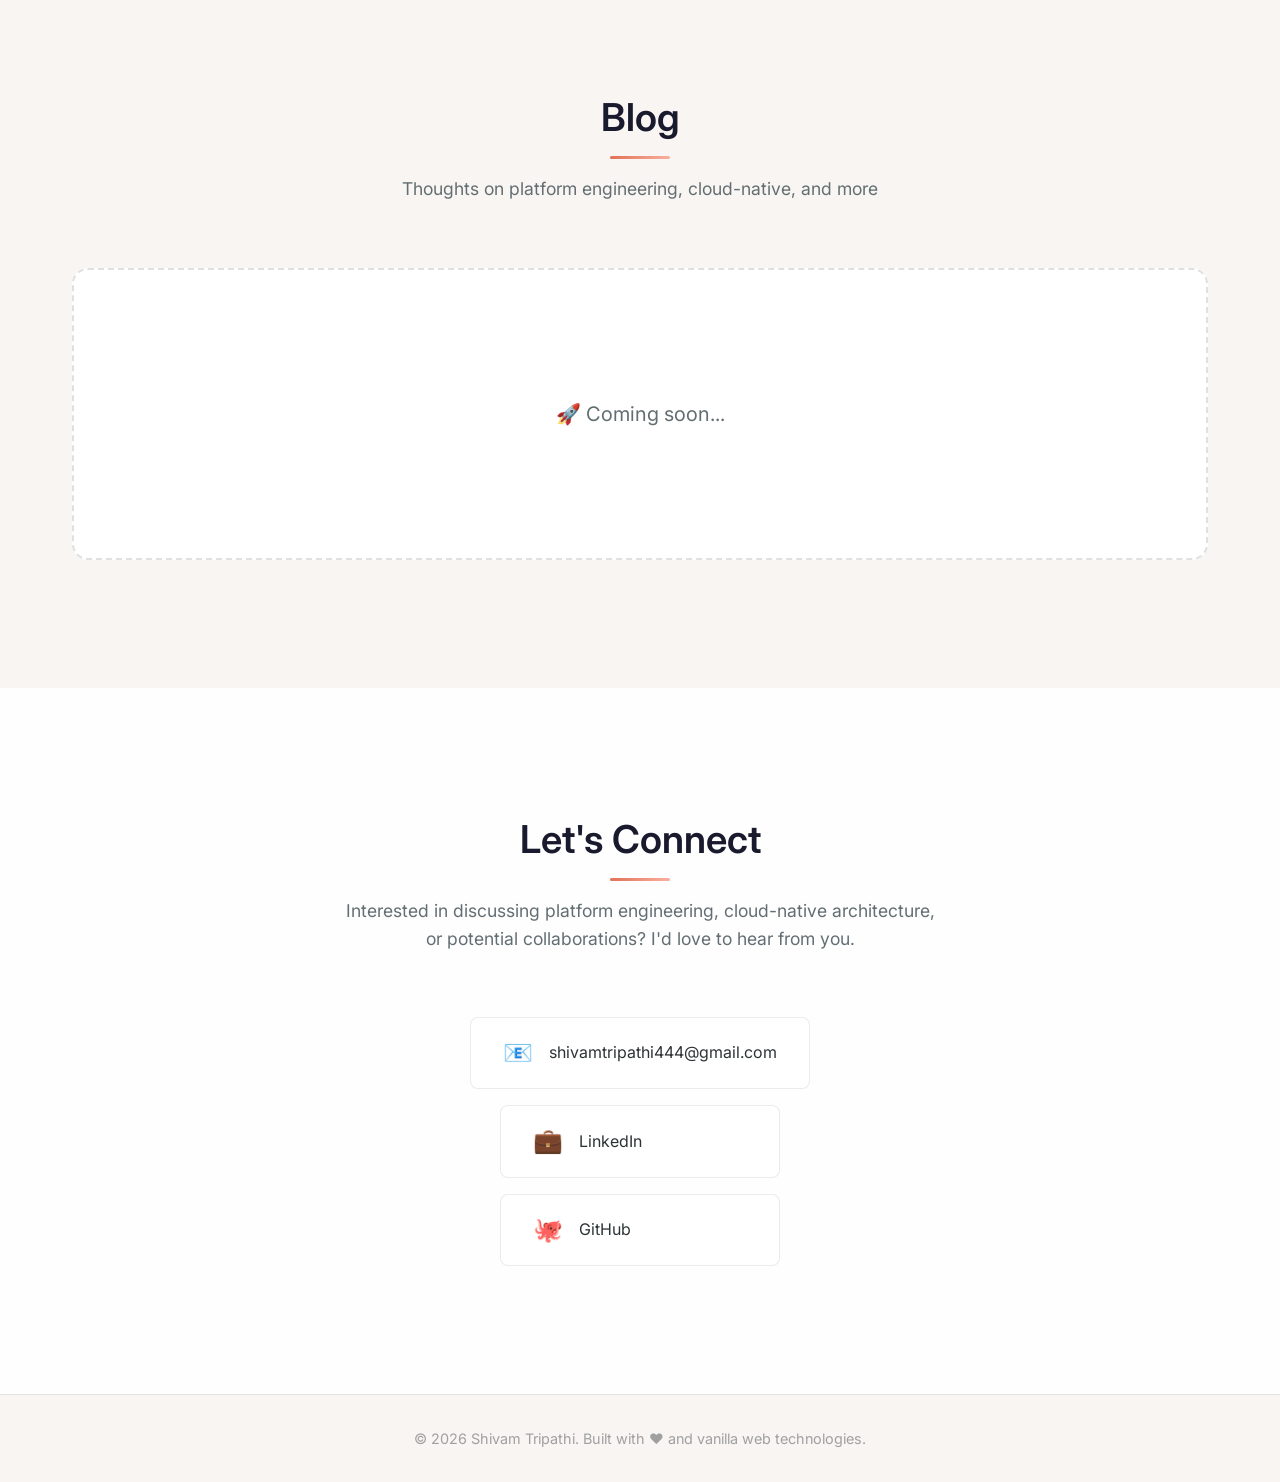
==== commit a358e348: "Prepare for GitHub Pages: Move src to docs, add gitignore" ====
--- a/docs/index.html
+++ b/docs/index.html
@@ -5,11 +5,11 @@
     <meta charset="UTF-8">
     <meta name="viewport" content="width=device-width, initial-scale=1.0">
     <meta name="description"
-        content="Shivam Tripathi - Staff Software Engineer specializing in Kubernetes, IAM, and Distributed Systems">
-    <meta name="keywords" content="Staff Software Engineer, Kubernetes, IAM, Distributed Systems, DevOps, Cloud Native">
+        content="Shivam Tripathi - Staff Platform Engineer specializing in Kubernetes, IAM, and Distributed Systems">
+    <meta name="keywords" content="Platform Engineer, Kubernetes, IAM, Distributed Systems, DevOps, Cloud Native">
     <meta name="author" content="Shivam Tripathi">
 
-    <title>Shivam Tripathi | Staff Software Engineer</title>
+    <title>Shivam Tripathi | Platform Engineer</title>
 
     <!-- Fonts -->
     <link rel="preconnect" href="https://fonts.googleapis.com">
@@ -147,7 +147,7 @@
                     <div class="timeline-content">
                         <div class="timeline-header">
                             <h3>Thales</h3>
-                            <span class="timeline-role">Senior Technical Lead</span>
+                            <span class="timeline-role">Senior Technical Lead / Platform Engineer</span>
                             <span class="timeline-date">May 2024 – Present</span>
                         </div>
                         <ul class="timeline-details">
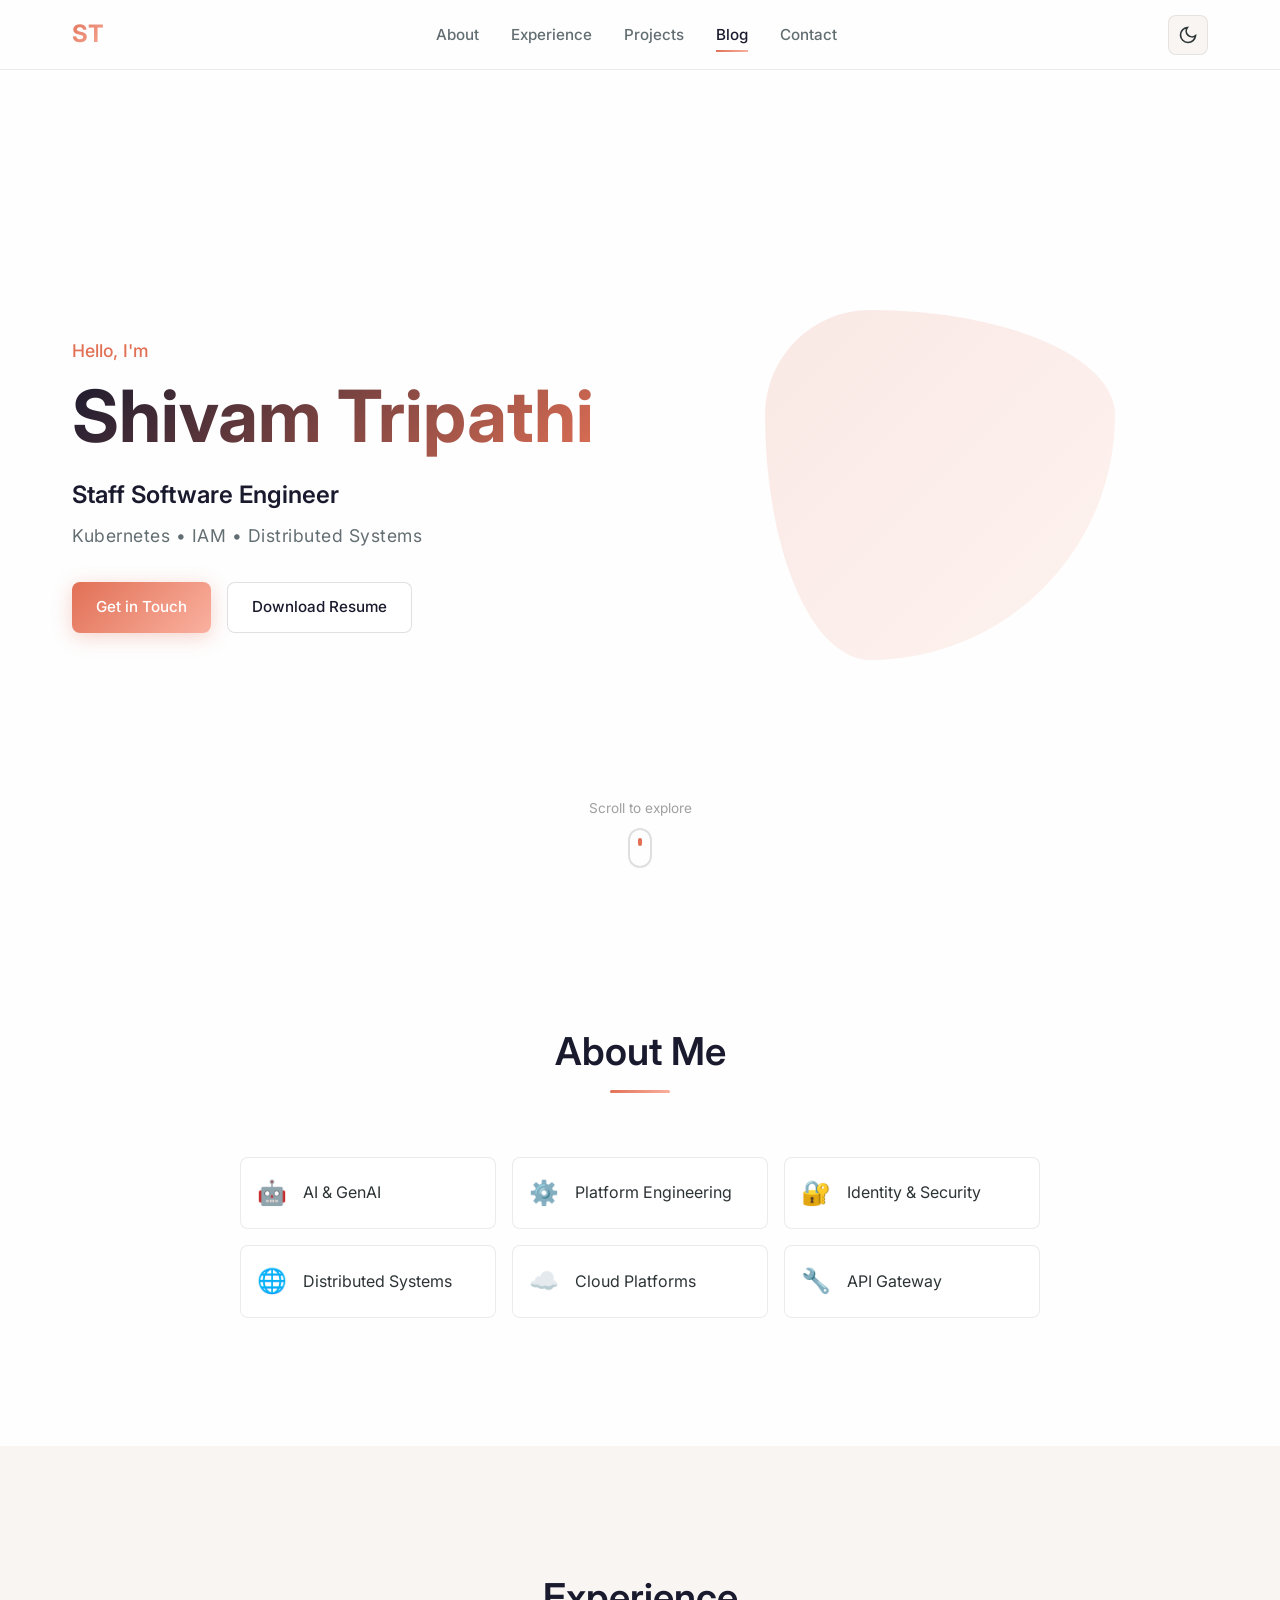
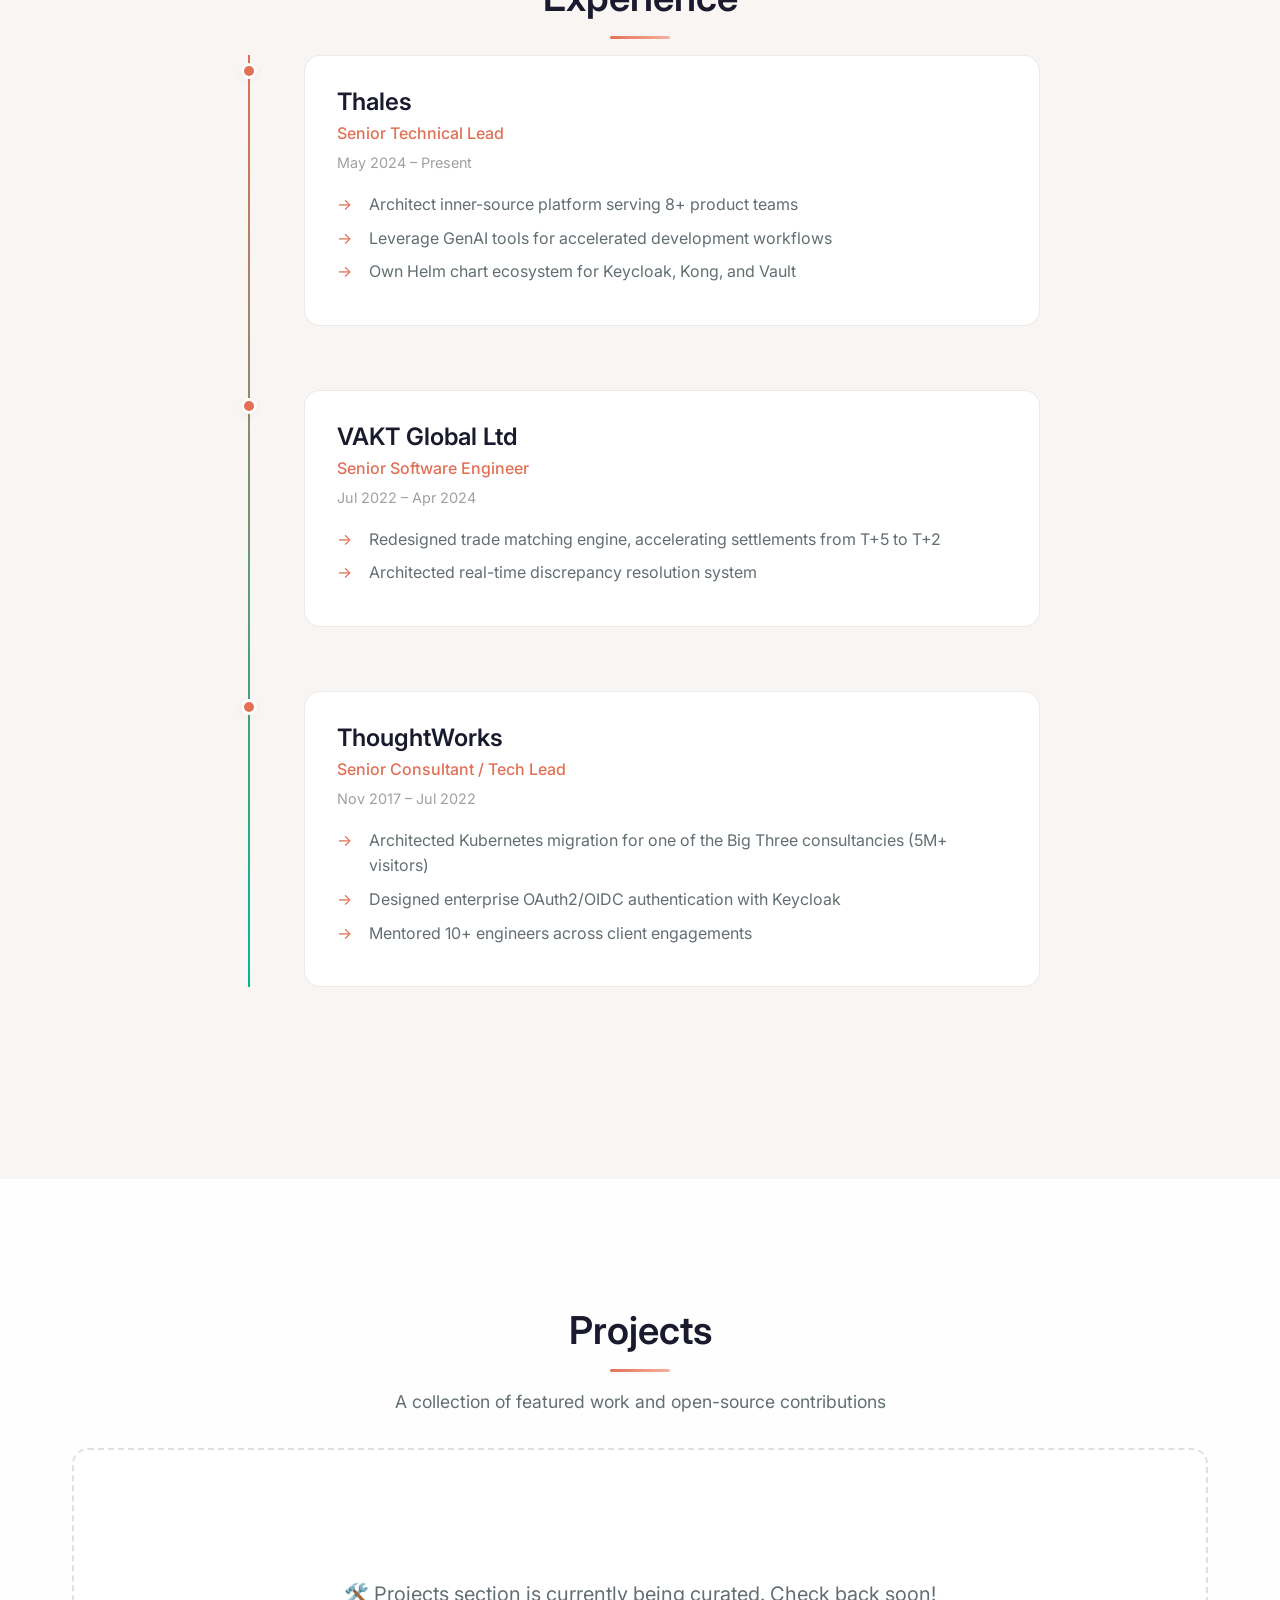
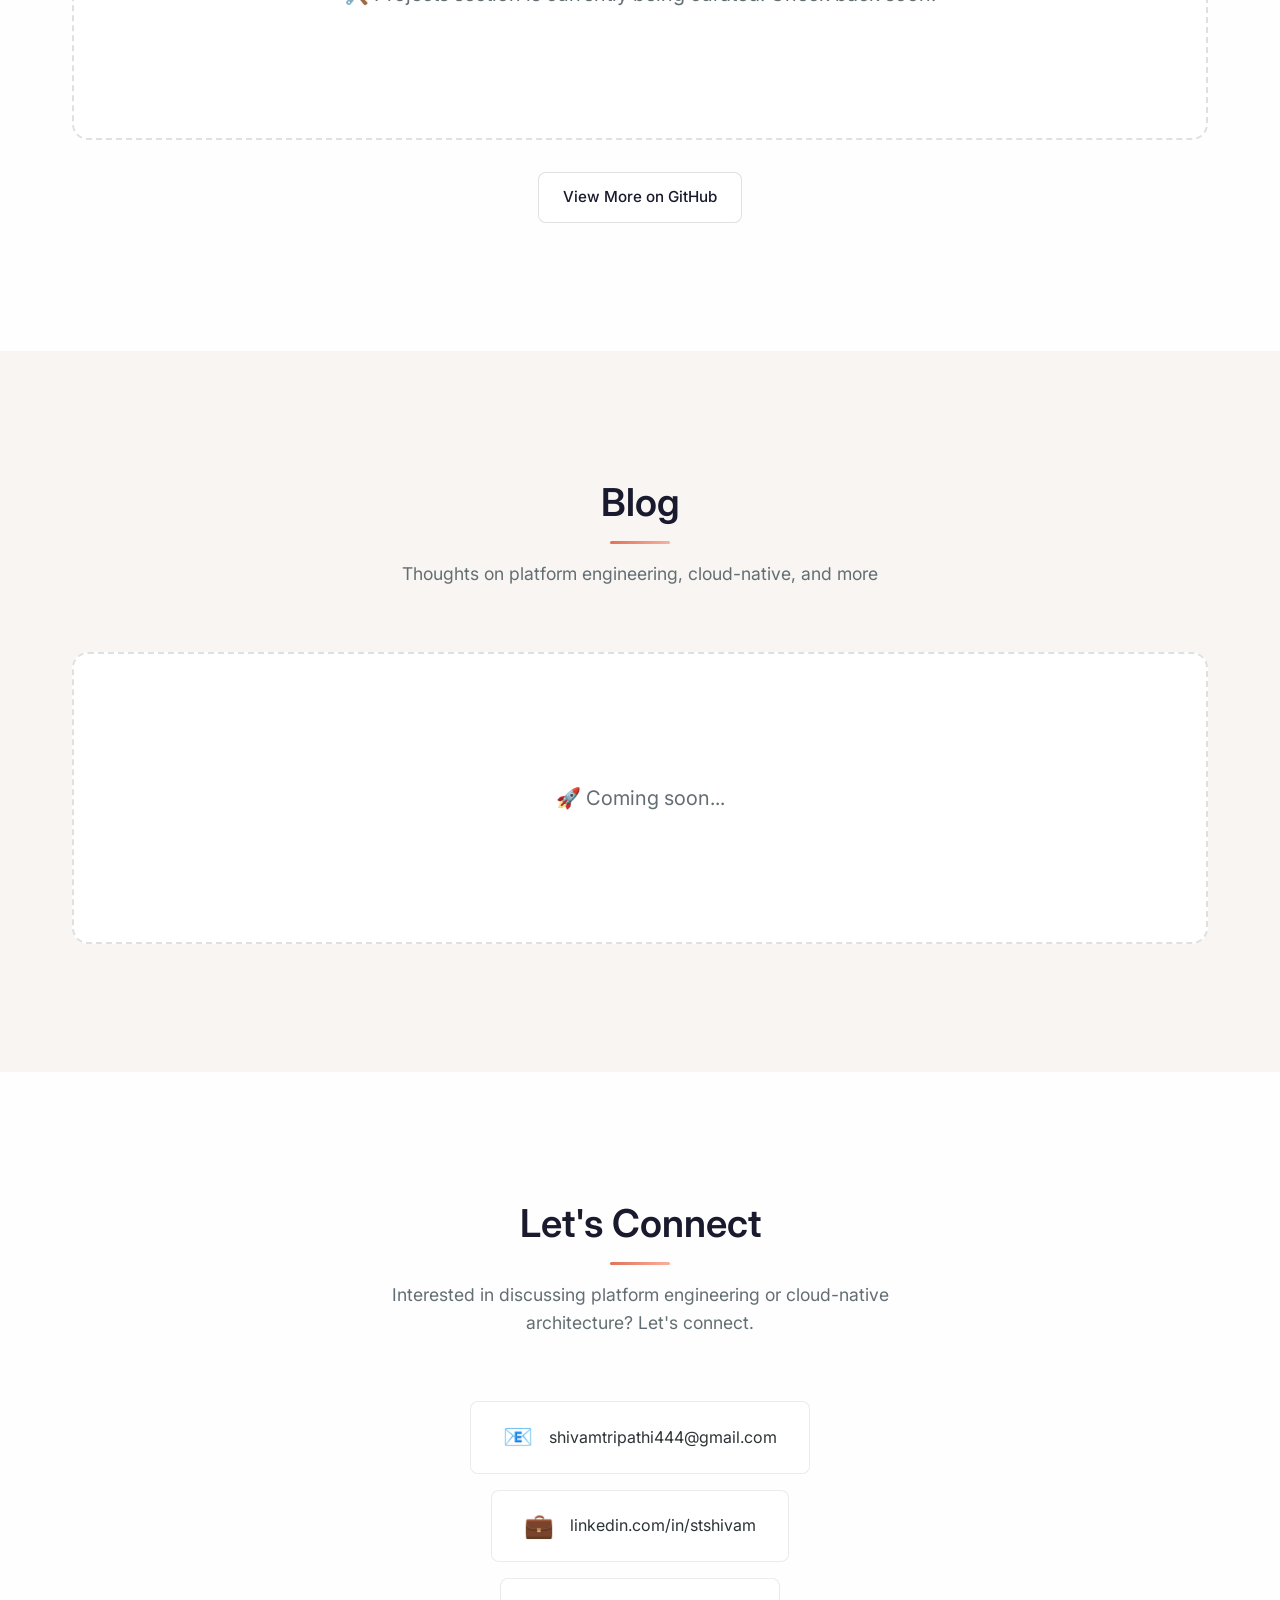
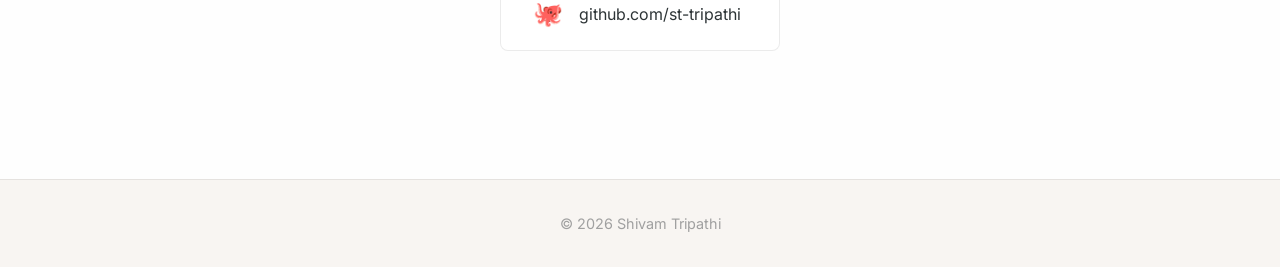
==== commit eae07a4c: "feat: add projects placeholder and define future scope - Added Projects section with placeholder to " ====
--- a/docs/index.html
+++ b/docs/index.html
@@ -5,11 +5,11 @@
     <meta charset="UTF-8">
     <meta name="viewport" content="width=device-width, initial-scale=1.0">
     <meta name="description"
-        content="Shivam Tripathi - Staff Platform Engineer specializing in Kubernetes, IAM, and Distributed Systems">
-    <meta name="keywords" content="Platform Engineer, Kubernetes, IAM, Distributed Systems, DevOps, Cloud Native">
+        content="Shivam Tripathi - Staff Software Engineer specializing in Kubernetes, IAM, and Distributed Systems">
+    <meta name="keywords" content="Staff Software Engineer, Kubernetes, IAM, Distributed Systems, DevOps, Cloud Native">
     <meta name="author" content="Shivam Tripathi">
 
-    <title>Shivam Tripathi | Platform Engineer</title>
+    <title>Shivam Tripathi | Staff Software Engineer</title>
 
     <!-- Fonts -->
     <link rel="preconnect" href="https://fonts.googleapis.com">
@@ -33,6 +33,7 @@
             <ul class="nav-menu" id="nav-menu">
                 <li><a href="#about" class="nav-link">About</a></li>
                 <li><a href="#experience" class="nav-link">Experience</a></li>
+                <li><a href="#projects" class="nav-link">Projects</a></li>
                 <li><a href="#blog" class="nav-link">Blog</a></li>
                 <li><a href="#contact" class="nav-link">Contact</a></li>
             </ul>
@@ -85,15 +86,9 @@
             <h2 class="section-title">About Me</h2>
             <div class="about-content">
                 <div class="about-text">
-                    <p class="about-intro">
-                        Staff-level Platform and Backend Engineer with <strong>11.5+ years</strong> of experience
-                        across distributed systems, cloud-native platforms, and security-critical infrastructure.
-                    </p>
-                    <p>
-                        Currently part of a central Platform / Blueprint team enabling multiple product teams
-                        through Kubernetes-based, inner-source platform components. Strong background in identity
-                        and access management, backend engineering, and production reliability.
-                    </p>
+                    <div class="about-bio">
+                        <!-- Content loaded from config.json -->
+                    </div>
                     <div class="skills-grid">
                         <div class="skill-item"
                             data-tooltip="Building internal platforms that enable developers to self-serve infrastructure and accelerate delivery."
@@ -147,7 +142,7 @@
                     <div class="timeline-content">
                         <div class="timeline-header">
                             <h3>Thales</h3>
-                            <span class="timeline-role">Senior Technical Lead / Platform Engineer</span>
+                            <span class="timeline-role">Senior Technical Lead</span>
                             <span class="timeline-date">May 2024 – Present</span>
                         </div>
                         <ul class="timeline-details">
@@ -193,6 +188,28 @@
                         </ul>
                     </div>
                 </div>
+            </div>
+        </div>
+    </section>
+
+    <!-- Projects Section (Future Scope) -->
+    <section class="section" id="projects">
+        <div class="container">
+            <h2 class="section-title">Projects</h2>
+            <div class="section-subtitle"
+                style="text-align: center; margin-bottom: 2rem; color: var(--text-secondary);">
+                A collection of featured work and open-source contributions
+            </div>
+            <div id="github-repos" class="github-repos-grid">
+                <!-- Dynamically loaded from github.js -->
+                <div class="blog-coming-soon">
+                    <p>🛠️ Projects section is currently being curated. Check back soon!</p>
+                </div>
+            </div>
+            <div class="projects-cta" style="text-align: center; margin-top: 2rem;">
+                <a href="https://github.com/st-tripathi" target="_blank" rel="noopener" class="btn btn-secondary">
+                    View More on GitHub
+                </a>
             </div>
         </div>
     </section>
@@ -244,11 +261,13 @@
     </footer>
 
     <!-- Scripts -->
+    <script src="js/utils.js"></script>
     <script src="js/theme.js"></script>
     <script src="js/navigation.js"></script>
-    <script src="js/github.js"></script>
     <script src="js/main.js"></script>
     <script src="js/skills.js"></script>
+    <script src="js/config-loader.js"></script>
+    <script src="js/github.js"></script>
 </body>
 
 </html>
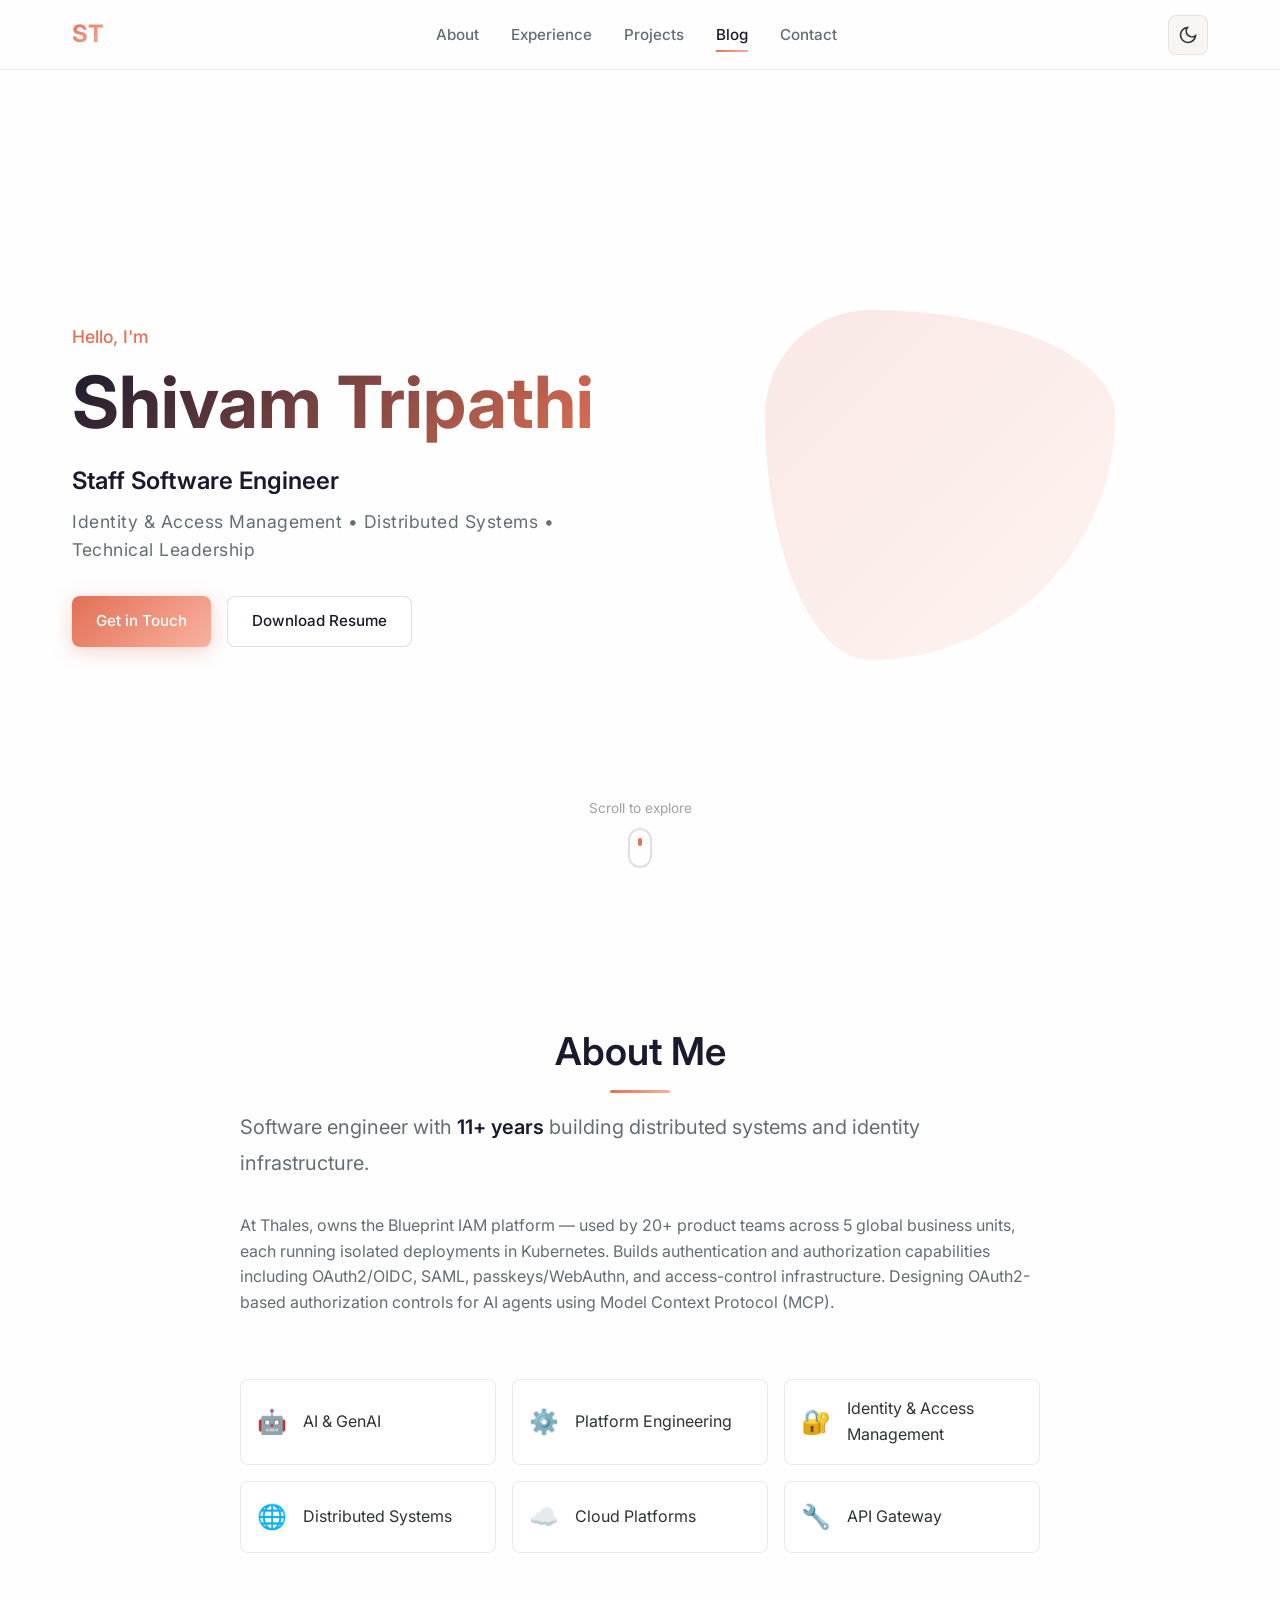
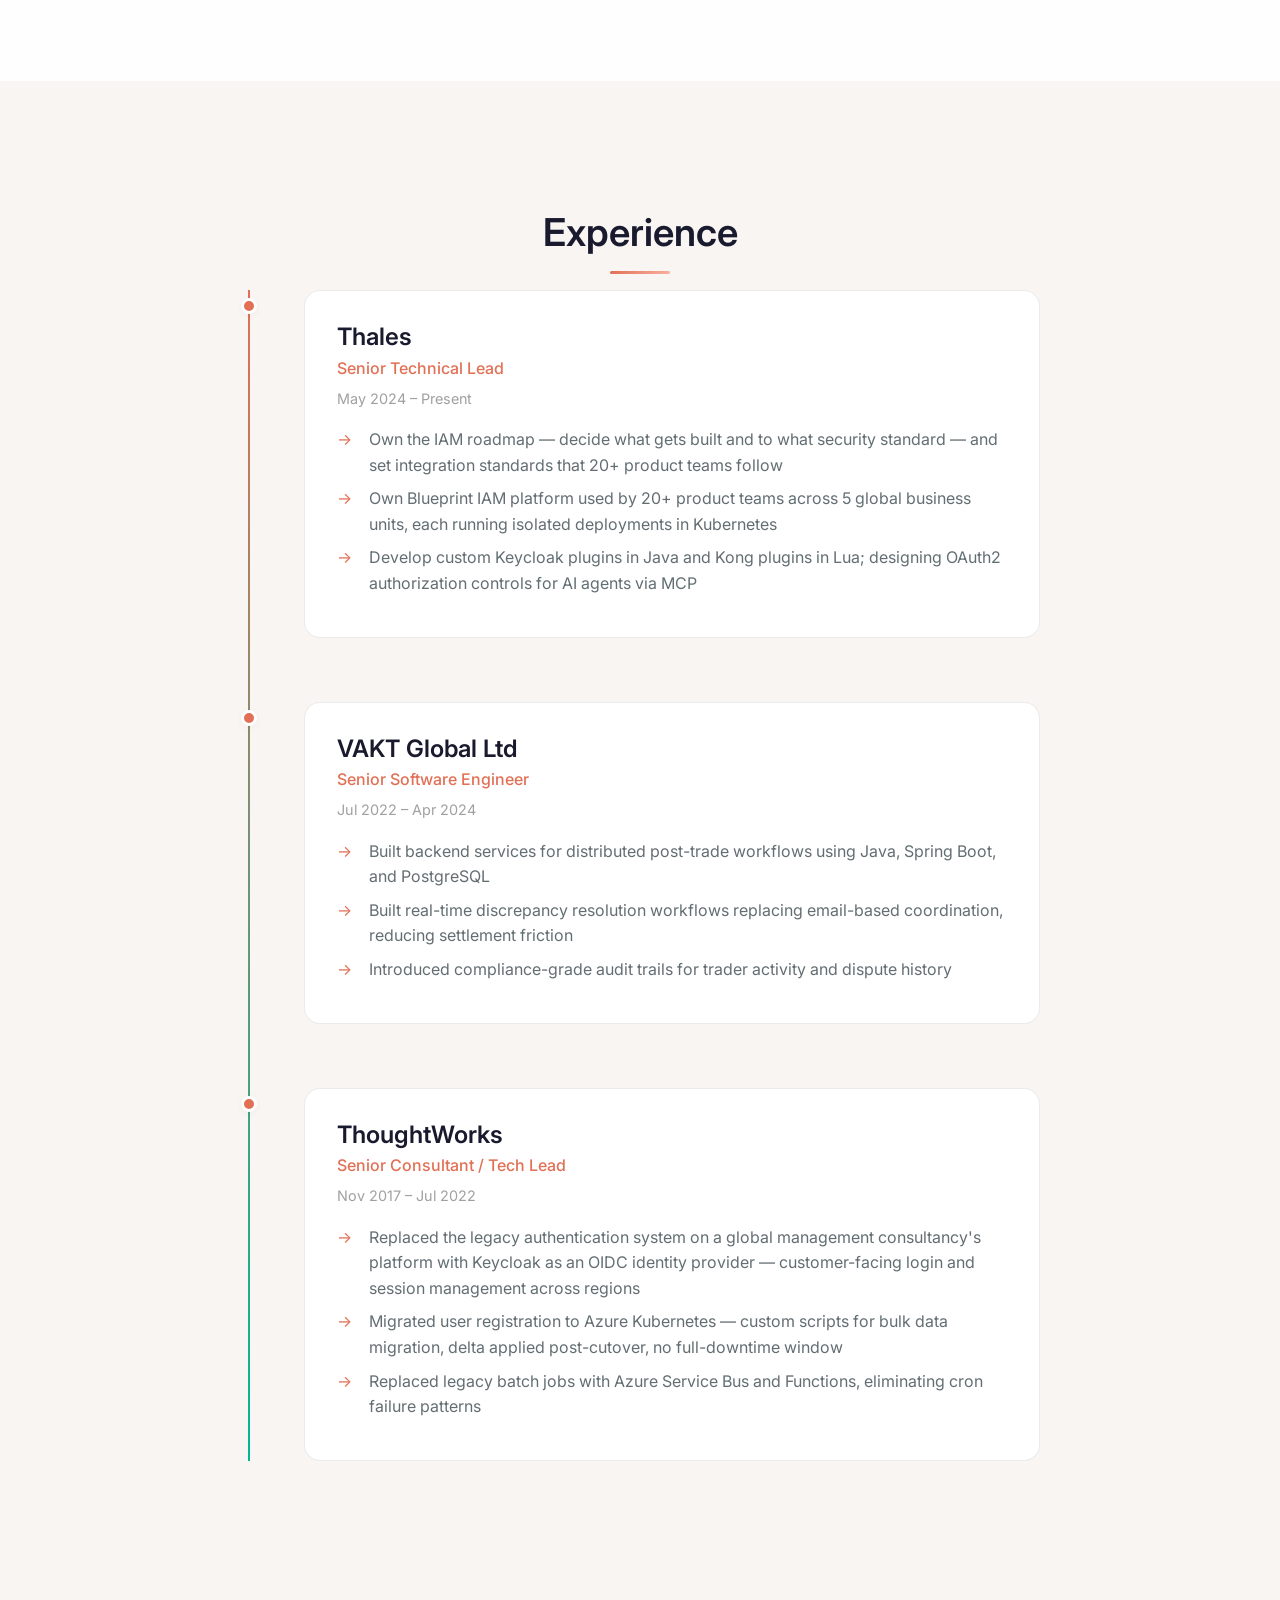
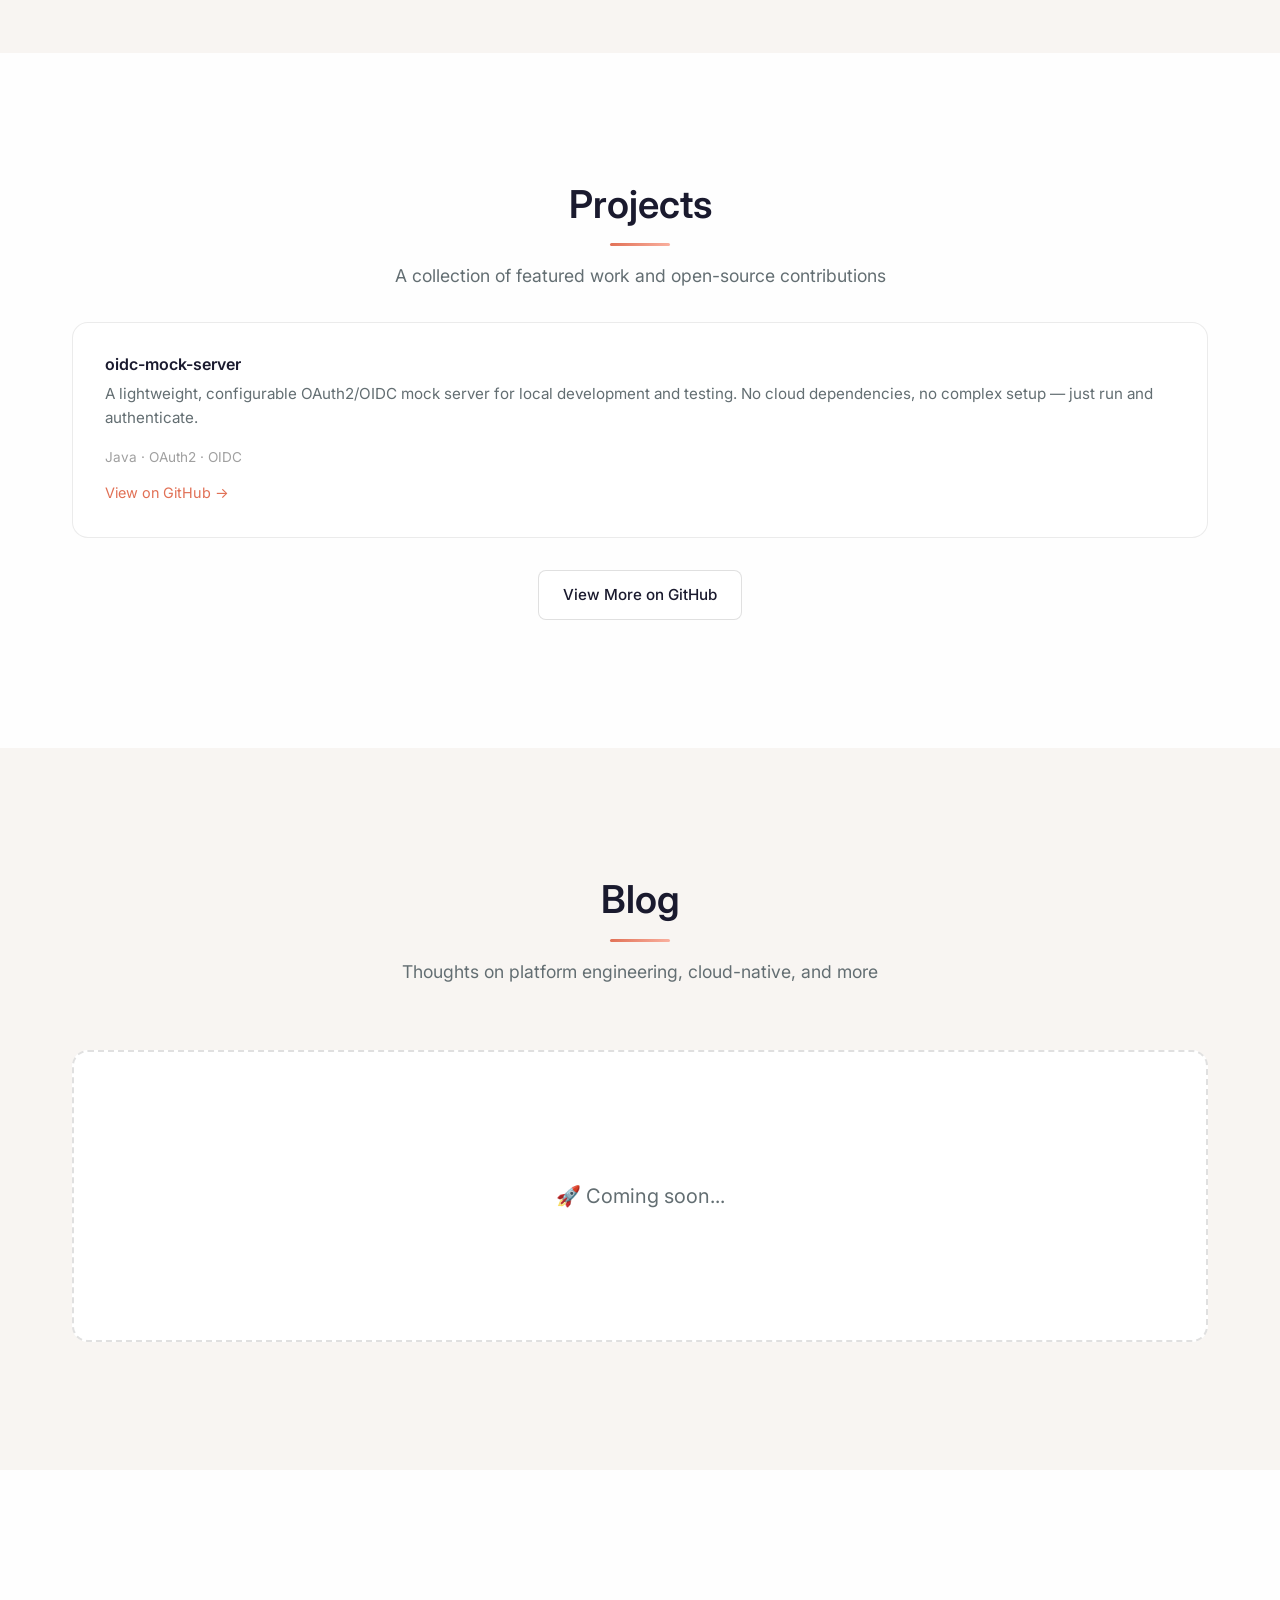
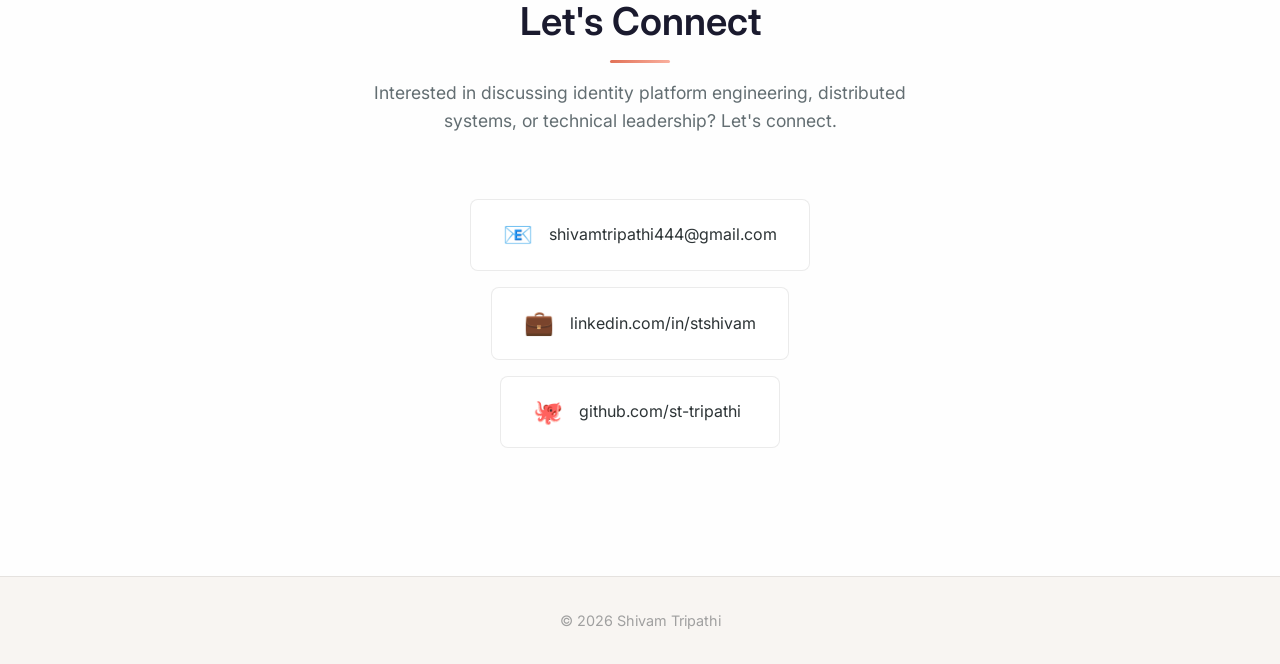
==== commit 05e2c265: "Render projects from config.json — add oidc-mock-server" ====
--- a/docs/index.html
+++ b/docs/index.html
@@ -200,11 +200,8 @@
                 style="text-align: center; margin-bottom: 2rem; color: var(--text-secondary);">
                 A collection of featured work and open-source contributions
             </div>
-            <div id="github-repos" class="github-repos-grid">
-                <!-- Dynamically loaded from github.js -->
-                <div class="blog-coming-soon">
-                    <p>🛠️ Projects section is currently being curated. Check back soon!</p>
-                </div>
+            <div id="projects-list" class="github-repos-grid">
+                <!-- Dynamically loaded from config.json -->
             </div>
             <div class="projects-cta" style="text-align: center; margin-top: 2rem;">
                 <a href="https://github.com/st-tripathi" target="_blank" rel="noopener" class="btn btn-secondary">
